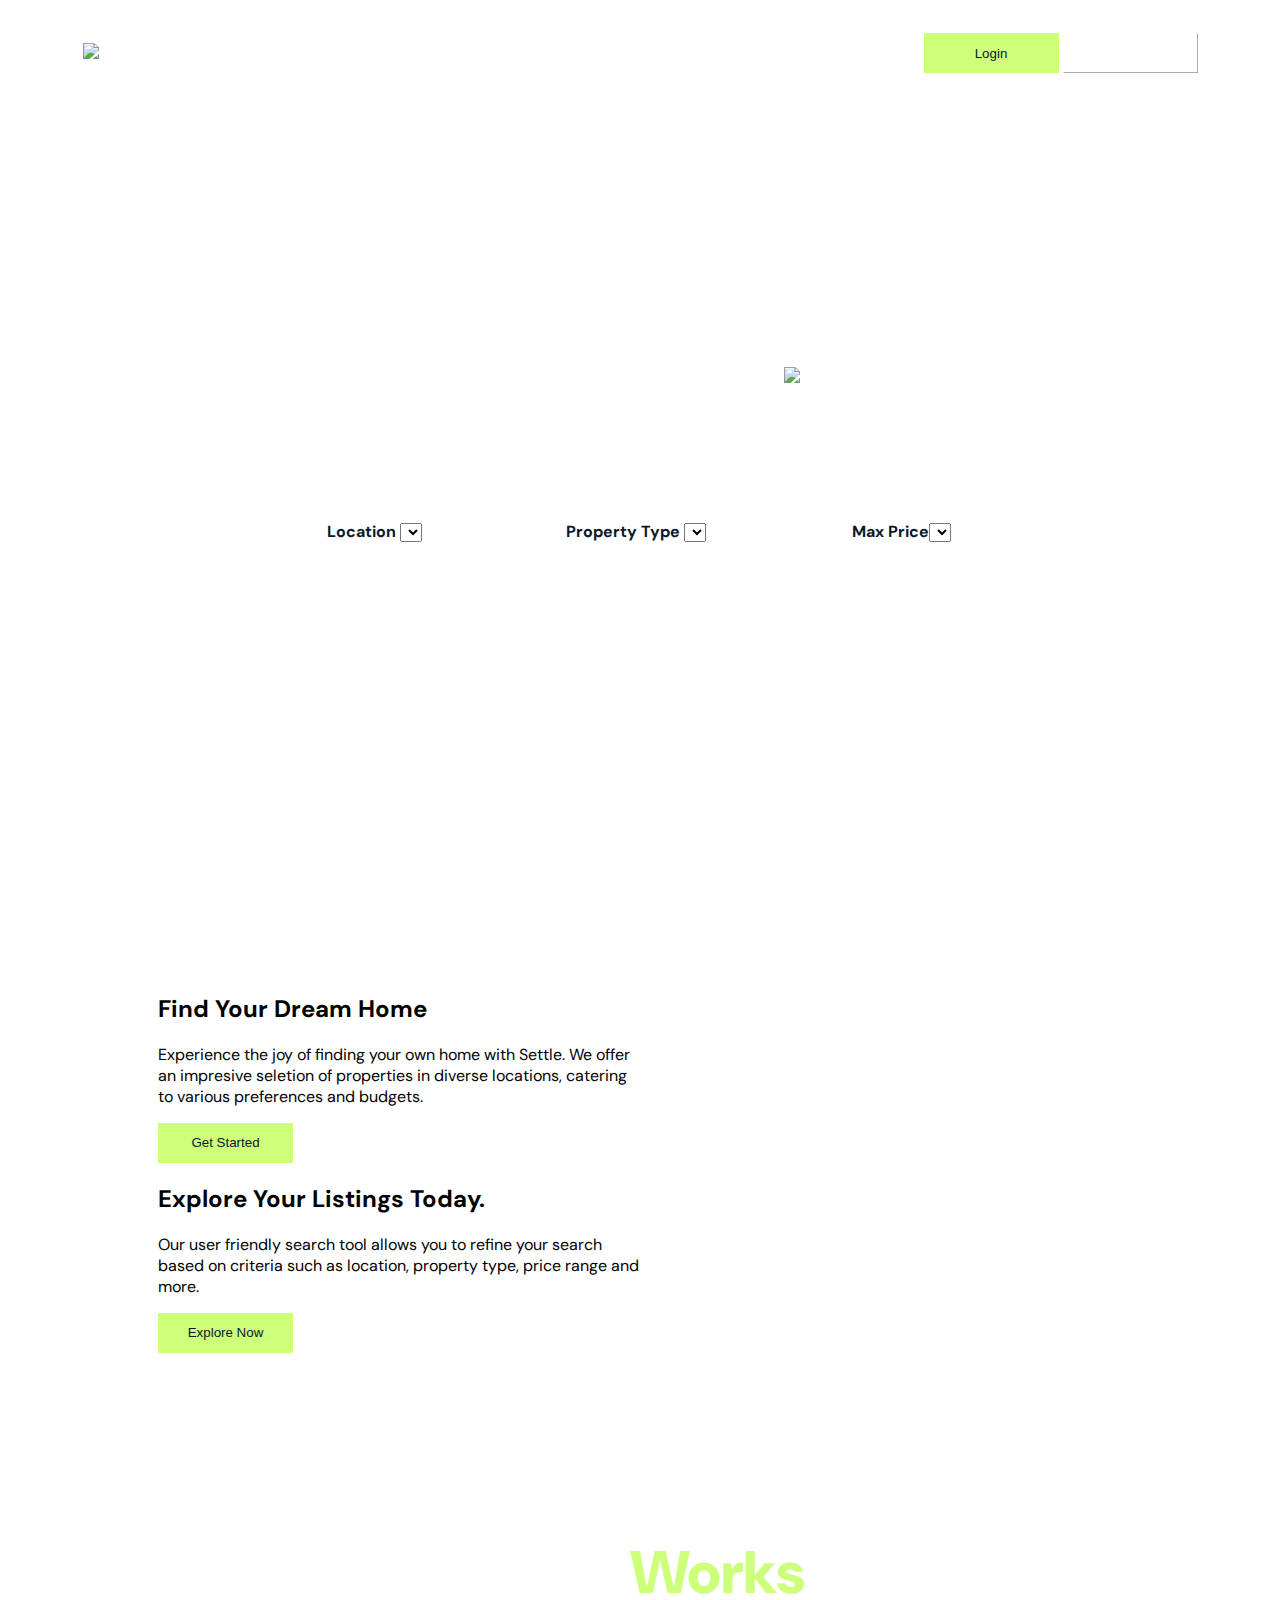
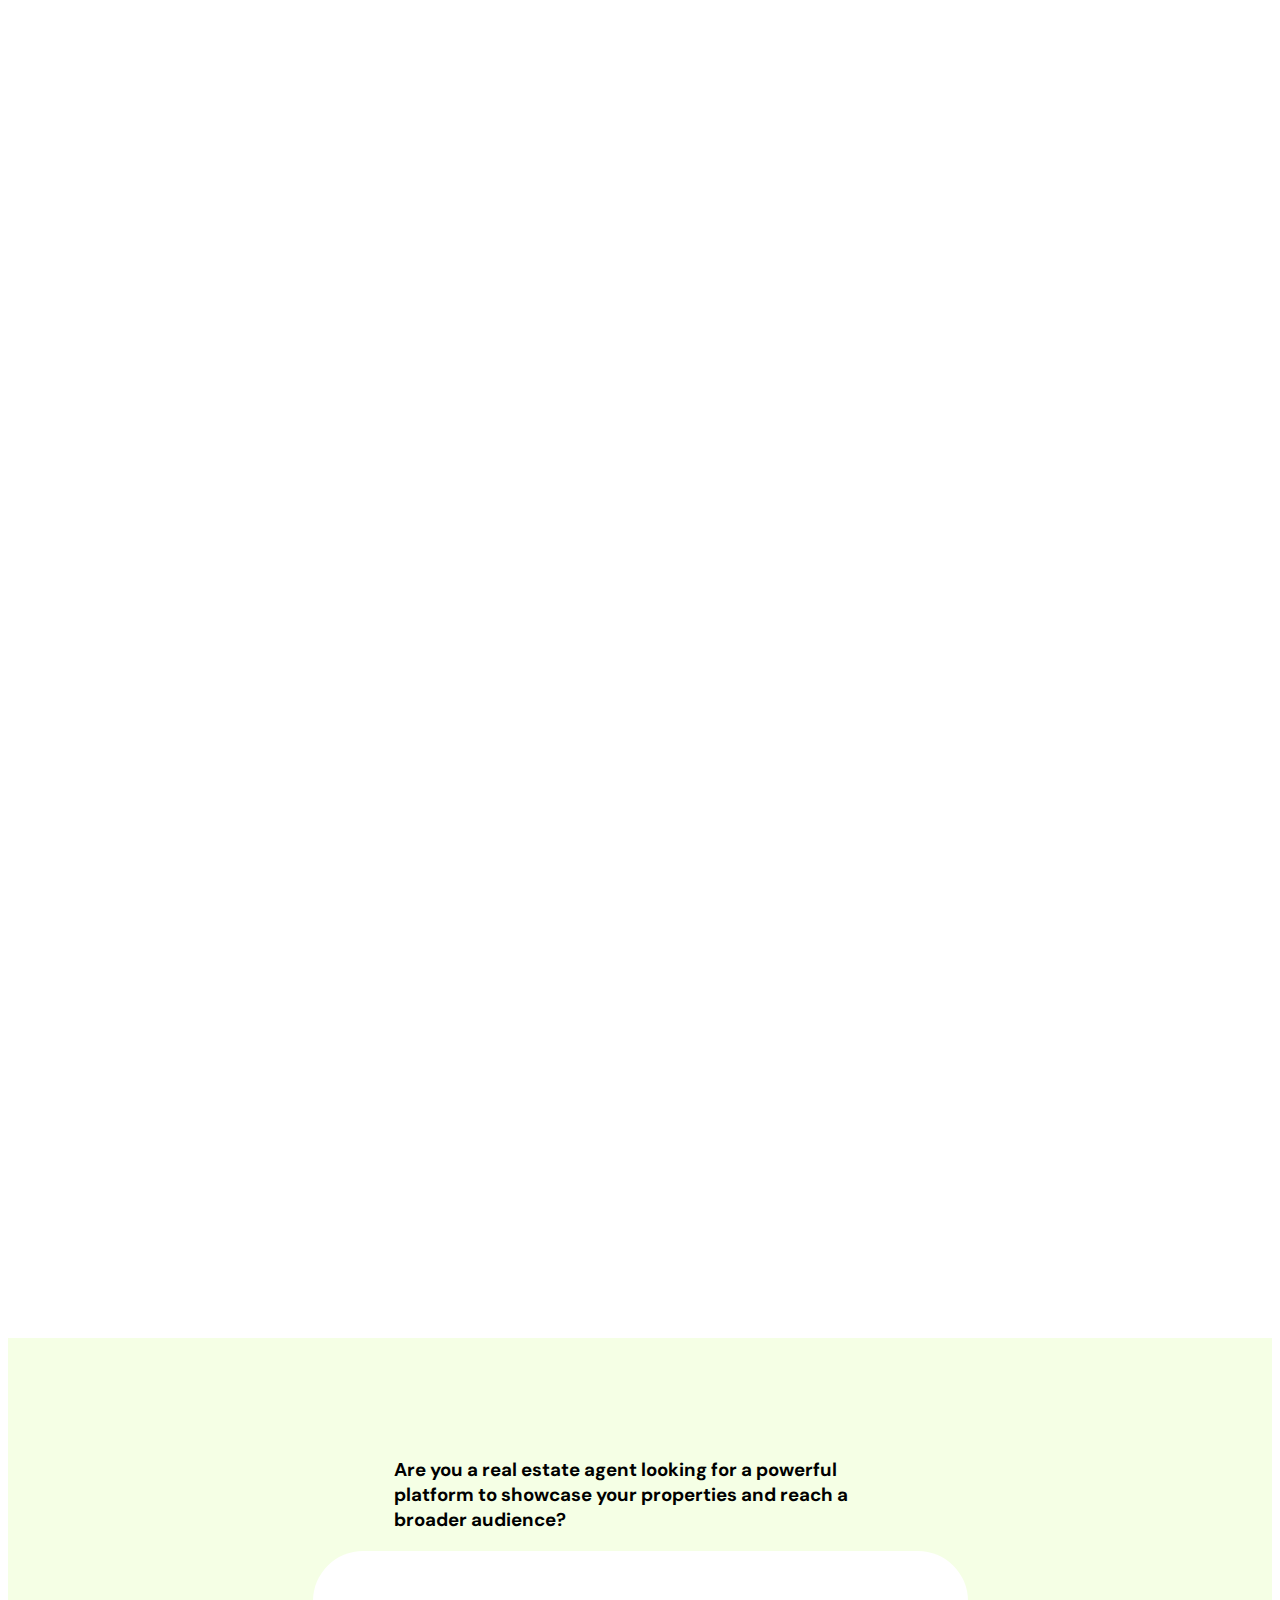
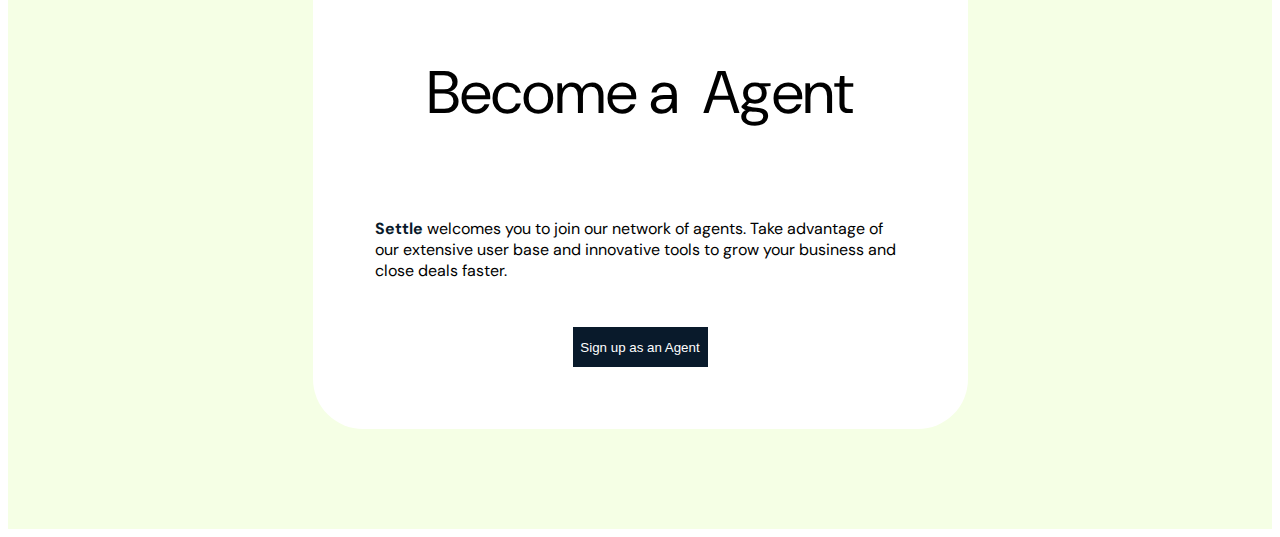
==== index.html @ 8e2d442e "Merge pull request #2 from Oranyelu/develop" ====
<!DOCTYPE html>
<html lang="en">
  <head>
    <meta charset="UTF-8" />
    <meta name="viewport" content="width=device-width, initial-scale=1.0" />
    <title>SETTLE</title>
    <link rel="stylesheet" href="style.css" />
    <link
      rel="stylesheet"
      href="https://fonts.googleapis.com/css2?family=DM+Sans"
    />
    <style>
      @import url("https://fonts.googleapis.com/css2?family=DM+Sans:ital,wght@0,200;0,300;0,400;0,500;0,600;0,700;0,800;0,900;1,200;1,300;1,400;1,500;1,600;1,700;1,800&display=swap");
    </style>
  </head>
  <body>
    <!-- this is the navigation banner-->
    <section class="header">
      <div class="nav-bar">
        <img src="img/Frame 27.png" alt="Settle" />
        <ul>
          <li>Buy</li>
          <li>Sell</li>
          <li>Offers <img src="img/Vector.png" alt="" /></li>
          <li>Agent</li>
          <li>About us</li>
          <li>Contact</li>
        </ul>
        <div>
          <button class="Login">Login</button>
          <button class="start">Get Started</button>
        </div>
      </div>

      <!-- the hero page of te header-->
      <div class="hero-page">
        <h1>
          Discover your <br />
          dream home with <img src="img/Settle.png" alt="Settle" /> .
        </h1>
        <table>
          <tr>
            <th>
              Location
              <select name="Location" id="Location">
                select location
              </select>
            </th>
            <th>
              Property Type
              <select name="property-type" id="property-type">
                Select property type
              </select>
            </th>
            <th>
              Max Price<select name="price" id="price">
                select max price
              </select>
            </th>
          </tr>
        </table>
        <p>
          Explore our listings and let us help you settle into your dream home
          or expand your reach in the real estate market
        </p>

        <div class="swipe">
          <img src="img/Frame 21.png" alt="" />
          <img src="img/Line 10.png" alt="" /><img
            src="img/Line 10.png"
            alt=""
          />
          <img src="img/Line 10.png" alt="" />
          <img src="img/Frame 22.png" alt="" />
        </div>
      </div>
    </section>
    <!--info setion -->
    <div class="info">
      <div>
        <img src="img/Vector 4.png" alt="" />
      </div>
      <div style="width: 483px">
        <h2>Find Your Dream Home</h2>
        <p>
          Experience the joy of finding your own home with Settle. We offer an
          impresive seletion of properties in diverse locations, catering to
          various preferences and budgets.
        </p>
        <button>Get Started</button>
      </div>
    </div>

    <div class="info">
      <div style="width: 483px; padding-left: 150px">
        <h2>Explore Your Listings Today.</h2>
        <p>
          Our user friendly search tool allows you to refine your search based
          on criteria such as location, property type, price range and more.
        </p>
        <button>Explore Now</button>
      </div>
      <div style="padding-left: 150px">
        <img src="img/Frame 27 (1).png" alt="" />
      </div>
    </div>
    <!--How it works-->
    <div class="how-it-works">
      <h1 class="work">How It <b>Works</b> !</h1>
      <div class="explore">
        <img src="img/Frame 47.png" alt="" />
        <div style="width: 437px">
          <img src="img/ph_binoculars.png" alt="" />
          <h2>Eplore Our Listings</h2>
          <p>
            As a buyer, start by exploring our extensive database of properties.
            Use our intuitive search tool to refine your searh based on
            location, property type, price range and more.
          </p>
        </div>
      </div>
      <div class="explore">
        <div style="width: 437px">
          <img src="img/Vector (1).png" alt="" />
          <h2>Choose your desired property.</h2>
          <p>
            After surfing through our amazing variety of properties, you can
            finally make a choice on which property you want.
          </p>
        </div>
        <img src="img/Frame 2.png" alt="" />
      </div>
      <div class="explore">
        <img src="img/Frame 51.jpg" alt="" />
        <div style="width: 437px">
          <img src="img/Vector (2).png" alt="" />
          <h2>Meet with our agent, Take a tour</h2>
          <p>
            Once you've found a property that catches your eye, easily schedule
            viewings directly through our platform. Our responsive agents will
            work with you to find a convenient time to visit the property and
            provide any additional information you may need.
          </p>
        </div>
      </div>
      <div class="explore">
        <div style="width: 437px">
          <img src="img/Vector (3).png" alt="" />
          <h2>Make an Offer, Close the Deal</h2>
          <p>
            Submit your offer securely through Settle, and our agents will guide
            you through the negotiation process. Once your offer has been
            accepted, our team will assist you in navigating the closing
            process, including the necessary paperwork, inspections, and legal
            requirements.
          </p>
        </div>
        <img src="img/Frame 47 (2).png" alt="" />
      </div>
    </div>

    <!--Become an agent-->
    <div class="become">
      <img src="img/bi_quote.png" alt="" /> <h3 style="width: 493px;"> Are you a real estate agent looking
      for a powerful platform to showcase your properties and reach a broader
      audience?</h3> <img src="img/bi_quote (1).png" alt="" />
      <div class="sign-up">
        <h1 style="font-weight: 400;">
          Become a
          <img src="img/logo-white.png" alt="" />
          Agent
        </h1>
        <p style="max-width: 531px;">
          <b style="color: #091a2b; padding: 0px;">Settle</b> welcomes you to join our network of agents. Take advantage of
          our extensive user base and innovative tools to grow your business and
          close deals faster.
        </p>
        <button style="background-color: #091a2b; color: #ffffff;">Sign up as an Agent</button>
      </div>
    </div>

    <div></div>
    <div></div>
  </body>
</html>
---- style.css ----
body {
  font-family: "DM Sans", sans-serif;
}
section {
  background: url(img/Retangle\ 1.png);
  max-width: 1440px;
  min-height: 965px;
  color: #ffffff;
  column-gap: 30px;
}

div {
  max-width: 1440px;
}

.nav-bar {
  display: flex;
  flex-direction: row;
  height: 90px;
  gap: 170px;
  align-items: center;
  justify-content: center;
}

button {
  background-color: #cdff7a;
  color: #091a2b;
  border-width: 0px;
  cursor: pointer;
  min-height: 40px;
  min-width: 135px;
}

.start {
  background: transparent;
  color: #ffffff;
  cursor: pointer;
  border-width: 1px;
  min-height: 40px;
  min-width: 135px;
  border-color: #ffffff;
}

h1 {
  font-size: 60px;
  font-weight: bold;
}

ul {
  color: #ffffff;
  list-style: none;
  display: inline-flex;
  flex-direction: row;
  padding-left: 10px;
  padding-right: 10px;
  gap: 30px;
  align-items: center;
  justify-content: center;
}

.hero-page {
  align-items: center;
  justify-content: center;
  display: flex;
  flex-direction: column;
  padding-top: 150px;
}
.swipe {
  display: flex;
  flex-direction: row;
  padding: 20px;
  justify-content: center;
  align-items: center;
  padding-top: 150px;
}
table {
  background-color: #ffffff;
  color: #091a2b;
  min-width: 746px;
  min-height: 91px;
}

.info {
  display: flex;
  flex-direction: row;
  align-items: center;
  column-gap: 150px;
}

.how-it-works {
  background-image: url(img/Vector\ 5.png);
  color: #ffffff;
  max-width: 1440px;
}
.work {
  display: flex;
  align-items: center;
  justify-content: center;
  padding-top: 130px;
  padding-bottom: 130px;
}
.explore {
  display: flex;
  flex-direction: row;
  align-items: center;
  justify-content: center;
  column-gap: 217px;
  padding-bottom: 100px;
}
b {
  color: #cdff7a;
  padding: 10px;
}
.become {
  background-color: #f5ffe5;
  display: flex;
  align-items: center;
  justify-content: center;
  flex-direction: column;
  padding-top: 100px;
  padding-bottom: 100px;
  max-width: 1440px;
}

.sign-up {
  max-width: 889px;
  max-height: 382.76px;
  display: flex;
  flex-direction: column;
  background-color: #ffffff;
  border-radius: 50px;
  align-items: center;
  justify-content: center;
  padding: 62px;

  row-gap: 30px;
}
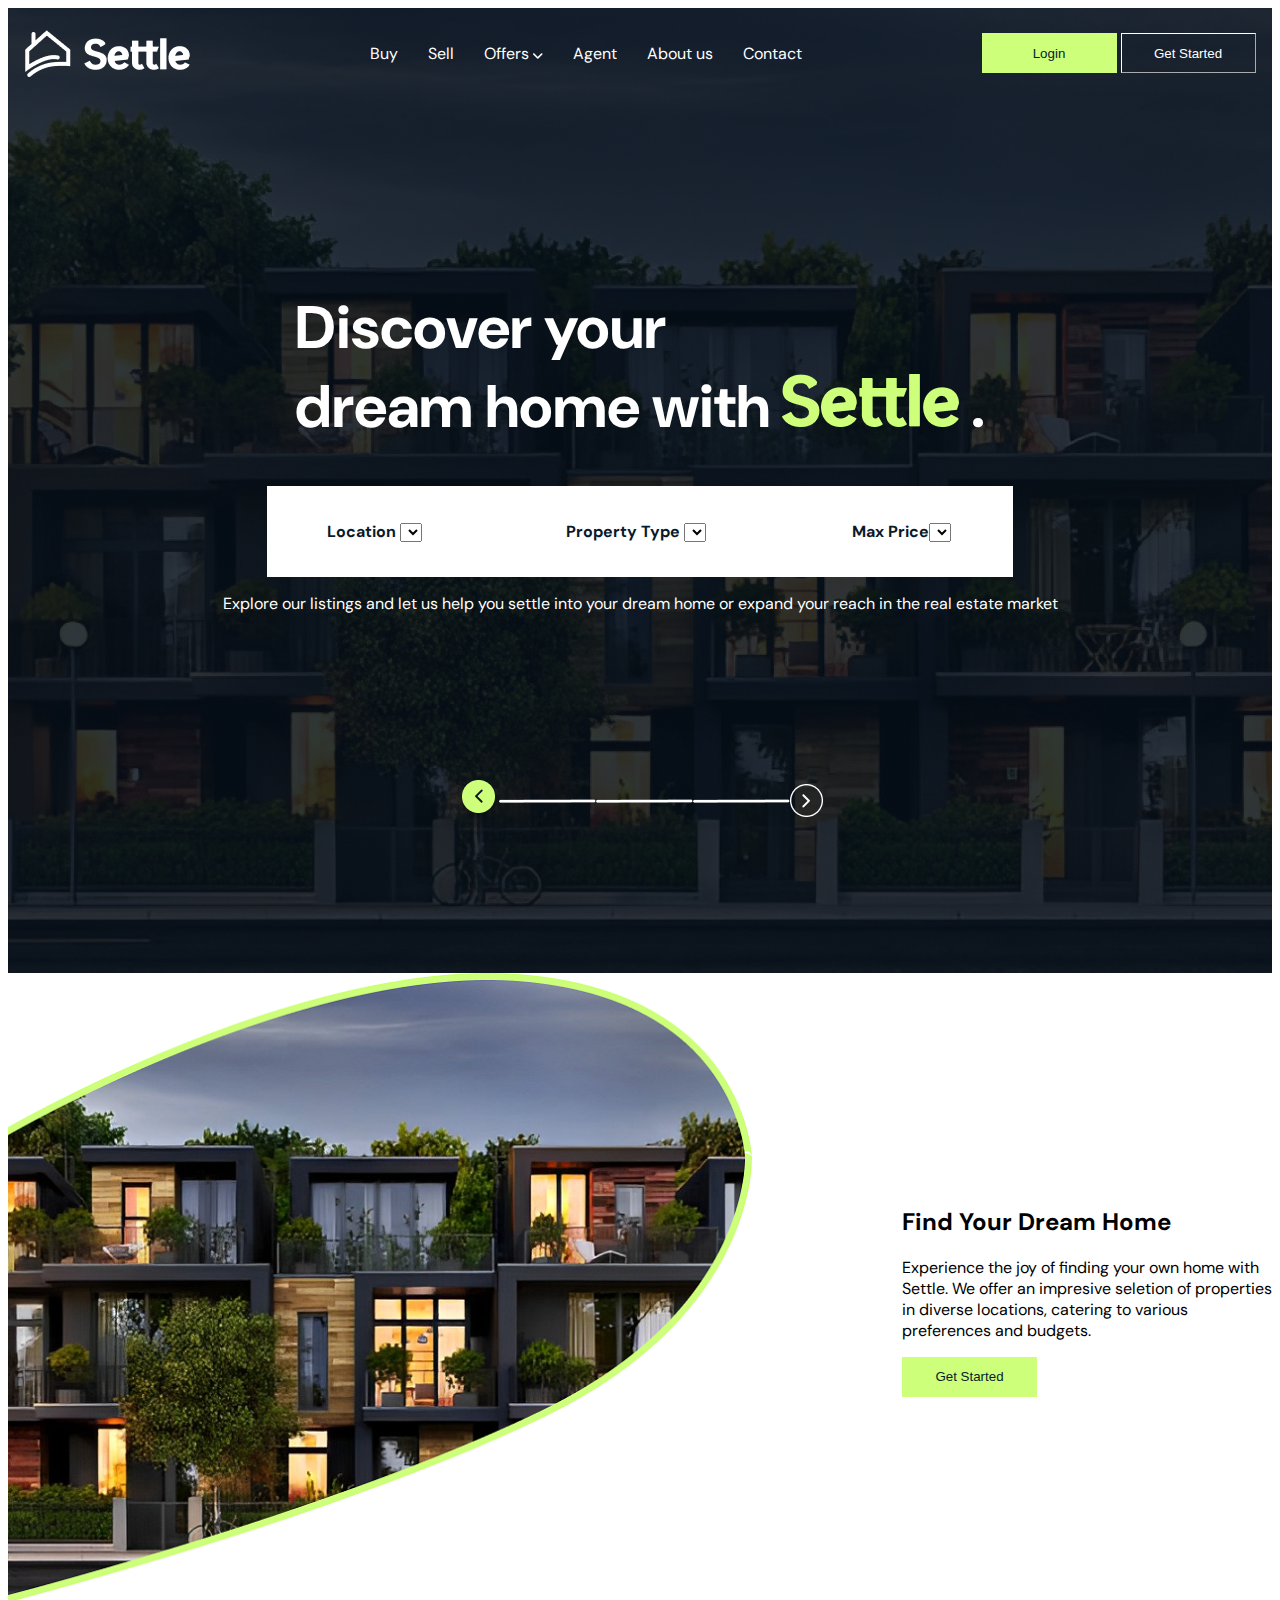
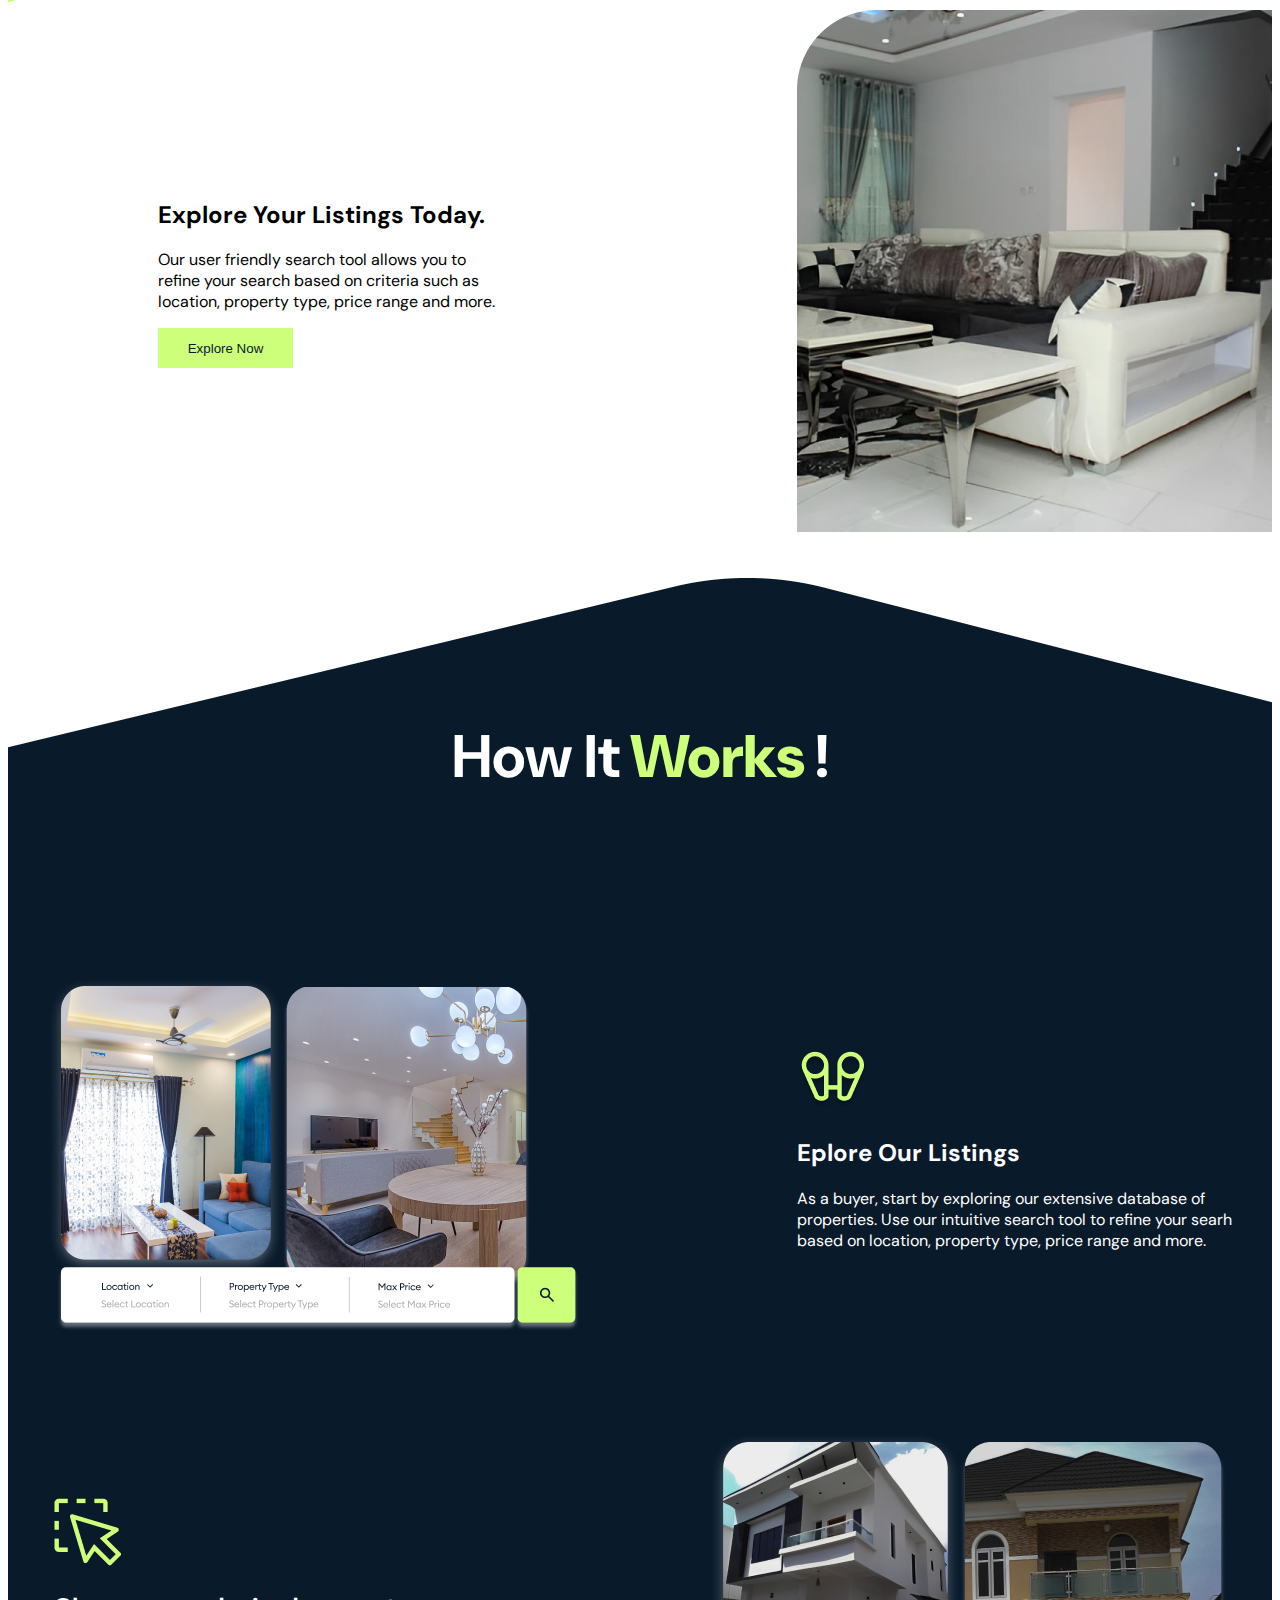
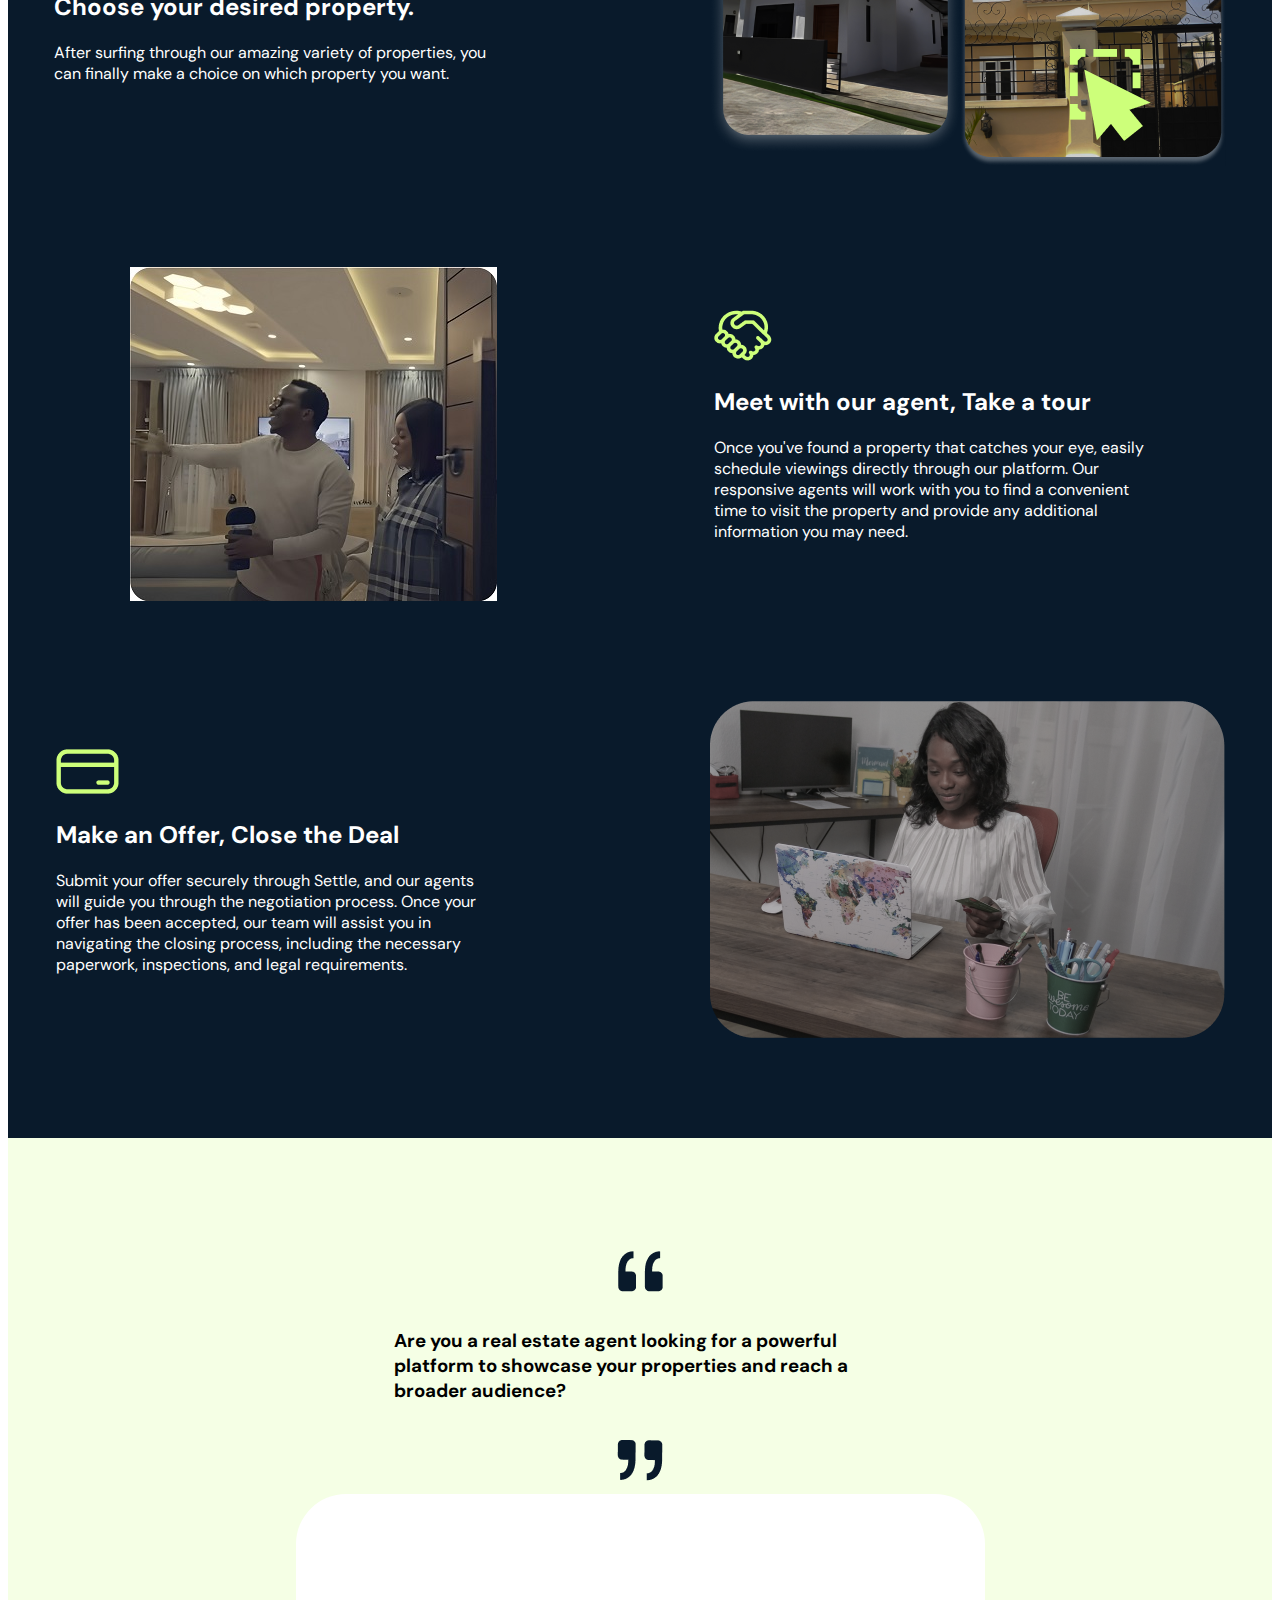
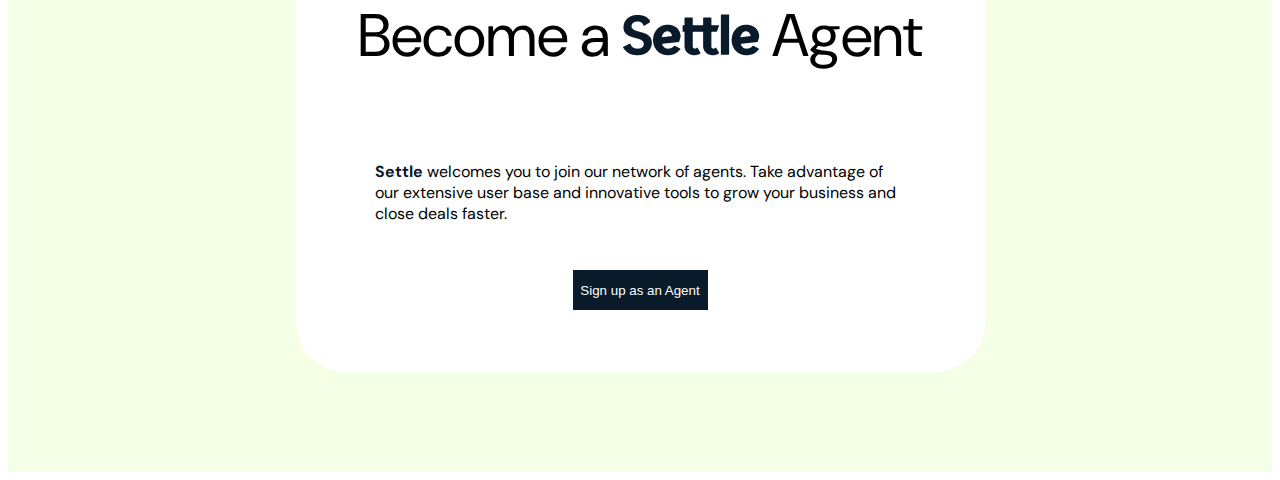
==== commit a9a65231: "updATE" ====
--- a/index.html
+++ b/index.html
@@ -1,185 +1,185 @@
-<!DOCTYPE html>
-<html lang="en">
-  <head>
-    <meta charset="UTF-8" />
-    <meta name="viewport" content="width=device-width, initial-scale=1.0" />
-    <title>SETTLE</title>
-    <link rel="stylesheet" href="style.css" />
-    <link
-      rel="stylesheet"
-      href="https://fonts.googleapis.com/css2?family=DM+Sans"
-    />
-    <style>
-      @import url("https://fonts.googleapis.com/css2?family=DM+Sans:ital,wght@0,200;0,300;0,400;0,500;0,600;0,700;0,800;0,900;1,200;1,300;1,400;1,500;1,600;1,700;1,800&display=swap");
-    </style>
-  </head>
-  <body>
-    <!-- this is the navigation banner-->
-    <section class="header">
-      <div class="nav-bar">
-        <img src="img/Frame 27.png" alt="Settle" />
-        <ul>
-          <li>Buy</li>
-          <li>Sell</li>
-          <li>Offers <img src="img/Vector.png" alt="" /></li>
-          <li>Agent</li>
-          <li>About us</li>
-          <li>Contact</li>
-        </ul>
-        <div>
-          <button class="Login">Login</button>
-          <button class="start">Get Started</button>
-        </div>
-      </div>
-
-      <!-- the hero page of te header-->
-      <div class="hero-page">
-        <h1>
-          Discover your <br />
-          dream home with <img src="img/Settle.png" alt="Settle" /> .
-        </h1>
-        <table>
-          <tr>
-            <th>
-              Location
-              <select name="Location" id="Location">
-                select location
-              </select>
-            </th>
-            <th>
-              Property Type
-              <select name="property-type" id="property-type">
-                Select property type
-              </select>
-            </th>
-            <th>
-              Max Price<select name="price" id="price">
-                select max price
-              </select>
-            </th>
-          </tr>
-        </table>
-        <p>
-          Explore our listings and let us help you settle into your dream home
-          or expand your reach in the real estate market
-        </p>
-
-        <div class="swipe">
-          <img src="img/Frame 21.png" alt="" />
-          <img src="img/Line 10.png" alt="" /><img
-            src="img/Line 10.png"
-            alt=""
-          />
-          <img src="img/Line 10.png" alt="" />
-          <img src="img/Frame 22.png" alt="" />
-        </div>
-      </div>
-    </section>
-    <!--info setion -->
-    <div class="info">
-      <div>
-        <img src="img/Vector 4.png" alt="" />
-      </div>
-      <div style="width: 483px">
-        <h2>Find Your Dream Home</h2>
-        <p>
-          Experience the joy of finding your own home with Settle. We offer an
-          impresive seletion of properties in diverse locations, catering to
-          various preferences and budgets.
-        </p>
-        <button>Get Started</button>
-      </div>
-    </div>
-
-    <div class="info">
-      <div style="width: 483px; padding-left: 150px">
-        <h2>Explore Your Listings Today.</h2>
-        <p>
-          Our user friendly search tool allows you to refine your search based
-          on criteria such as location, property type, price range and more.
-        </p>
-        <button>Explore Now</button>
-      </div>
-      <div style="padding-left: 150px">
-        <img src="img/Frame 27 (1).png" alt="" />
-      </div>
-    </div>
-    <!--How it works-->
-    <div class="how-it-works">
-      <h1 class="work">How It <b>Works</b> !</h1>
-      <div class="explore">
-        <img src="img/Frame 47.png" alt="" />
-        <div style="width: 437px">
-          <img src="img/ph_binoculars.png" alt="" />
-          <h2>Eplore Our Listings</h2>
-          <p>
-            As a buyer, start by exploring our extensive database of properties.
-            Use our intuitive search tool to refine your searh based on
-            location, property type, price range and more.
-          </p>
-        </div>
-      </div>
-      <div class="explore">
-        <div style="width: 437px">
-          <img src="img/Vector (1).png" alt="" />
-          <h2>Choose your desired property.</h2>
-          <p>
-            After surfing through our amazing variety of properties, you can
-            finally make a choice on which property you want.
-          </p>
-        </div>
-        <img src="img/Frame 2.png" alt="" />
-      </div>
-      <div class="explore">
-        <img src="img/Frame 51.jpg" alt="" />
-        <div style="width: 437px">
-          <img src="img/Vector (2).png" alt="" />
-          <h2>Meet with our agent, Take a tour</h2>
-          <p>
-            Once you've found a property that catches your eye, easily schedule
-            viewings directly through our platform. Our responsive agents will
-            work with you to find a convenient time to visit the property and
-            provide any additional information you may need.
-          </p>
-        </div>
-      </div>
-      <div class="explore">
-        <div style="width: 437px">
-          <img src="img/Vector (3).png" alt="" />
-          <h2>Make an Offer, Close the Deal</h2>
-          <p>
-            Submit your offer securely through Settle, and our agents will guide
-            you through the negotiation process. Once your offer has been
-            accepted, our team will assist you in navigating the closing
-            process, including the necessary paperwork, inspections, and legal
-            requirements.
-          </p>
-        </div>
-        <img src="img/Frame 47 (2).png" alt="" />
-      </div>
-    </div>
-
-    <!--Become an agent-->
-    <div class="become">
-      <img src="img/bi_quote.png" alt="" /> <h3 style="width: 493px;"> Are you a real estate agent looking
-      for a powerful platform to showcase your properties and reach a broader
-      audience?</h3> <img src="img/bi_quote (1).png" alt="" />
-      <div class="sign-up">
-        <h1 style="font-weight: 400;">
-          Become a
-          <img src="img/logo-white.png" alt="" />
-          Agent
-        </h1>
-        <p style="max-width: 531px;">
-          <b style="color: #091a2b; padding: 0px;">Settle</b> welcomes you to join our network of agents. Take advantage of
-          our extensive user base and innovative tools to grow your business and
-          close deals faster.
-        </p>
-        <button style="background-color: #091a2b; color: #ffffff;">Sign up as an Agent</button>
-      </div>
-    </div>
-
-    <div></div>
-    <div></div>
-  </body>
-</html>
+<!DOCTYPE html>
+<html lang="en">
+  <head>
+    <meta charset="UTF-8" />
+    <meta name="viewport" content="width=device-width, initial-scale=1.0" />
+    <title>SETTLE</title>
+    <link rel="stylesheet" href="style.css" />
+    <link
+      rel="stylesheet"
+      href="https://fonts.googleapis.com/css2?family=DM+Sans"
+    />
+    <style>
+      @import url("https://fonts.googleapis.com/css2?family=DM+Sans:ital,wght@0,200;0,300;0,400;0,500;0,600;0,700;0,800;0,900;1,200;1,300;1,400;1,500;1,600;1,700;1,800&display=swap");
+    </style>
+  </head>
+  <body>
+    <!-- this is the navigation banner-->
+    <section class="header">
+      <div class="nav-bar">
+        <img src="img/Frame 27.png" alt="Settle" />
+        <ul>
+          <li>Buy</li>
+          <li>Sell</li>
+          <li>Offers <img src="img/Vector.png" alt="" /></li>
+          <li>Agent</li>
+          <li>About us</li>
+          <li>Contact</li>
+        </ul>
+        <div>
+          <button class="Login">Login</button>
+          <button class="start">Get Started</button>
+        </div>
+      </div>
+
+      <!-- the hero page of te header-->
+      <div class="hero-page">
+        <h1>
+          Discover your <br />
+          dream home with <img src="img/Settle.png" alt="Settle" /> .
+        </h1>
+        <table>
+          <tr>
+            <th>
+              Location
+              <select name="Location" id="Location">
+                select location
+              </select>
+            </th>
+            <th>
+              Property Type
+              <select name="property-type" id="property-type">
+                Select property type
+              </select>
+            </th>
+            <th>
+              Max Price<select name="price" id="price">
+                select max price
+              </select>
+            </th>
+          </tr>
+        </table>
+        <p>
+          Explore our listings and let us help you settle into your dream home
+          or expand your reach in the real estate market
+        </p>
+
+        <div class="swipe">
+          <img src="img/Frame 21.png" alt="" />
+          <img src="img/Line 10.png" alt="" /><img
+            src="img/Line 10.png"
+            alt=""
+          />
+          <img src="img/Line 10.png" alt="" />
+          <img src="img/Frame 22.png" alt="" />
+        </div>
+      </div>
+    </section>
+    <!--info setion -->
+    <div class="info">
+      <div>
+        <img src="img/Vector 4.png" alt="" />
+      </div>
+      <div style="width: 483px">
+        <h2>Find Your Dream Home</h2>
+        <p>
+          Experience the joy of finding your own home with Settle. We offer an
+          impresive seletion of properties in diverse locations, catering to
+          various preferences and budgets.
+        </p>
+        <button>Get Started</button>
+      </div>
+    </div>
+
+    <div class="info">
+      <div style="width: 483px; padding-left: 150px">
+        <h2>Explore Your Listings Today.</h2>
+        <p>
+          Our user friendly search tool allows you to refine your search based
+          on criteria such as location, property type, price range and more.
+        </p>
+        <button>Explore Now</button>
+      </div>
+      <div style="padding-left: 150px">
+        <img src="img/Frame 27 (1).png" alt="" />
+      </div>
+    </div>
+    <!--How it works-->
+    <div class="how-it-works">
+      <h1 class="work">How It <b>Works</b> !</h1>
+      <div class="explore">
+        <img src="img/Frame 47.png" alt="" />
+        <div style="width: 437px">
+          <img src="img/ph_binoculars.png" alt="" />
+          <h2>Eplore Our Listings</h2>
+          <p>
+            As a buyer, start by exploring our extensive database of properties.
+            Use our intuitive search tool to refine your searh based on
+            location, property type, price range and more.
+          </p>
+        </div>
+      </div>
+      <div class="explore">
+        <div style="width: 437px">
+          <img src="img/Vector (1).png" alt="" />
+          <h2>Choose your desired property.</h2>
+          <p>
+            After surfing through our amazing variety of properties, you can
+            finally make a choice on which property you want.
+          </p>
+        </div>
+        <img src="img/Frame 2.png" alt="" />
+      </div>
+      <div class="explore">
+        <img src="img/Frame 51.jpg" alt="" />
+        <div style="width: 437px">
+          <img src="img/Vector (2).png" alt="" />
+          <h2>Meet with our agent, Take a tour</h2>
+          <p>
+            Once you've found a property that catches your eye, easily schedule
+            viewings directly through our platform. Our responsive agents will
+            work with you to find a convenient time to visit the property and
+            provide any additional information you may need.
+          </p>
+        </div>
+      </div>
+      <div class="explore">
+        <div style="width: 437px">
+          <img src="img/Vector (3).png" alt="" />
+          <h2>Make an Offer, Close the Deal</h2>
+          <p>
+            Submit your offer securely through Settle, and our agents will guide
+            you through the negotiation process. Once your offer has been
+            accepted, our team will assist you in navigating the closing
+            process, including the necessary paperwork, inspections, and legal
+            requirements.
+          </p>
+        </div>
+        <img src="img/Frame 47 (2).png" alt="" />
+      </div>
+    </div>
+
+    <!--Become an agent-->
+    <div class="become">
+      <img src="img/bi_quote.png" alt="" /> <h3 style="width: 493px;"> Are you a real estate agent looking
+      for a powerful platform to showcase your properties and reach a broader
+      audience?</h3> <img src="img/bi_quote (1).png" alt="" />
+      <div class="sign-up">
+        <h1 style="font-weight: 400;">
+          Become a
+          <img src="img/logo-white.png" alt="" />
+          Agent
+        </h1>
+        <p style="max-width: 531px;">
+          <b style="color: #091a2b; padding: 0px;">Settle</b> welcomes you to join our network of agents. Take advantage of
+          our extensive user base and innovative tools to grow your business and
+          close deals faster.
+        </p>
+        <button style="background-color: #091a2b; color: #ffffff;">Sign up as an Agent</button>
+      </div>
+    </div>
+
+    <div></div>
+    <div></div>
+  </body>
+</html>
--- a/style.css
+++ b/style.css
@@ -1,137 +1,137 @@
-body {
-  font-family: "DM Sans", sans-serif;
-}
-section {
-  background: url(img/Retangle\ 1.png);
-  max-width: 1440px;
-  min-height: 965px;
-  color: #ffffff;
-  column-gap: 30px;
-}
-
-div {
-  max-width: 1440px;
-}
-
-.nav-bar {
-  display: flex;
-  flex-direction: row;
-  height: 90px;
-  gap: 170px;
-  align-items: center;
-  justify-content: center;
-}
-
-button {
-  background-color: #cdff7a;
-  color: #091a2b;
-  border-width: 0px;
-  cursor: pointer;
-  min-height: 40px;
-  min-width: 135px;
-}
-
-.start {
-  background: transparent;
-  color: #ffffff;
-  cursor: pointer;
-  border-width: 1px;
-  min-height: 40px;
-  min-width: 135px;
-  border-color: #ffffff;
-}
-
-h1 {
-  font-size: 60px;
-  font-weight: bold;
-}
-
-ul {
-  color: #ffffff;
-  list-style: none;
-  display: inline-flex;
-  flex-direction: row;
-  padding-left: 10px;
-  padding-right: 10px;
-  gap: 30px;
-  align-items: center;
-  justify-content: center;
-}
-
-.hero-page {
-  align-items: center;
-  justify-content: center;
-  display: flex;
-  flex-direction: column;
-  padding-top: 150px;
-}
-.swipe {
-  display: flex;
-  flex-direction: row;
-  padding: 20px;
-  justify-content: center;
-  align-items: center;
-  padding-top: 150px;
-}
-table {
-  background-color: #ffffff;
-  color: #091a2b;
-  min-width: 746px;
-  min-height: 91px;
-}
-
-.info {
-  display: flex;
-  flex-direction: row;
-  align-items: center;
-  column-gap: 150px;
-}
-
-.how-it-works {
-  background-image: url(img/Vector\ 5.png);
-  color: #ffffff;
-  max-width: 1440px;
-}
-.work {
-  display: flex;
-  align-items: center;
-  justify-content: center;
-  padding-top: 130px;
-  padding-bottom: 130px;
-}
-.explore {
-  display: flex;
-  flex-direction: row;
-  align-items: center;
-  justify-content: center;
-  column-gap: 217px;
-  padding-bottom: 100px;
-}
-b {
-  color: #cdff7a;
-  padding: 10px;
-}
-.become {
-  background-color: #f5ffe5;
-  display: flex;
-  align-items: center;
-  justify-content: center;
-  flex-direction: column;
-  padding-top: 100px;
-  padding-bottom: 100px;
-  max-width: 1440px;
-}
-
-.sign-up {
-  max-width: 889px;
-  max-height: 382.76px;
-  display: flex;
-  flex-direction: column;
-  background-color: #ffffff;
-  border-radius: 50px;
-  align-items: center;
-  justify-content: center;
-  padding: 62px;
-
-  row-gap: 30px;
-}
+body {
+  font-family: "DM Sans", sans-serif;
+}
+section {
+  background: url(img/Retangle\ 1.png);
+  max-width: 1440px;
+  min-height: 965px;
+  color: #ffffff;
+  column-gap: 30px;
+}
+
+div {
+  max-width: 1440px;
+}
+
+.nav-bar {
+  display: flex;
+  flex-direction: row;
+  height: 90px;
+  gap: 170px;
+  align-items: center;
+  justify-content: center;
+}
+
+button {
+  background-color: #cdff7a;
+  color: #091a2b;
+  border-width: 0px;
+  cursor: pointer;
+  min-height: 40px;
+  min-width: 135px;
+}
+
+.start {
+  background: transparent;
+  color: #ffffff;
+  cursor: pointer;
+  border-width: 1px;
+  min-height: 40px;
+  min-width: 135px;
+  border-color: #ffffff;
+}
+
+h1 {
+  font-size: 60px;
+  font-weight: bold;
+}
+
+ul {
+  color: #ffffff;
+  list-style: none;
+  display: inline-flex;
+  flex-direction: row;
+  padding-left: 10px;
+  padding-right: 10px;
+  gap: 30px;
+  align-items: center;
+  justify-content: center;
+}
+
+.hero-page {
+  align-items: center;
+  justify-content: center;
+  display: flex;
+  flex-direction: column;
+  padding-top: 150px;
+}
+.swipe {
+  display: flex;
+  flex-direction: row;
+  padding: 20px;
+  justify-content: center;
+  align-items: center;
+  padding-top: 150px;
+}
+table {
+  background-color: #ffffff;
+  color: #091a2b;
+  min-width: 746px;
+  min-height: 91px;
+}
+
+.info {
+  display: flex;
+  flex-direction: row;
+  align-items: center;
+  column-gap: 150px;
+}
+
+.how-it-works {
+  background-image: url(img/Vector\ 5.png);
+  color: #ffffff;
+  max-width: 1440px;
+}
+.work {
+  display: flex;
+  align-items: center;
+  justify-content: center;
+  padding-top: 130px;
+  padding-bottom: 130px;
+}
+.explore {
+  display: flex;
+  flex-direction: row;
+  align-items: center;
+  justify-content: center;
+  column-gap: 217px;
+  padding-bottom: 100px;
+}
+b {
+  color: #cdff7a;
+  padding: 10px;
+}
+.become {
+  background-color: #f5ffe5;
+  display: flex;
+  align-items: center;
+  justify-content: center;
+  flex-direction: column;
+  padding-top: 100px;
+  padding-bottom: 100px;
+  max-width: 1440px;
+}
+
+.sign-up {
+  max-width: 889px;
+  max-height: 382.76px;
+  display: flex;
+  flex-direction: column;
+  background-color: #ffffff;
+  border-radius: 50px;
+  align-items: center;
+  justify-content: center;
+  padding: 62px;
+
+  row-gap: 30px;
+}
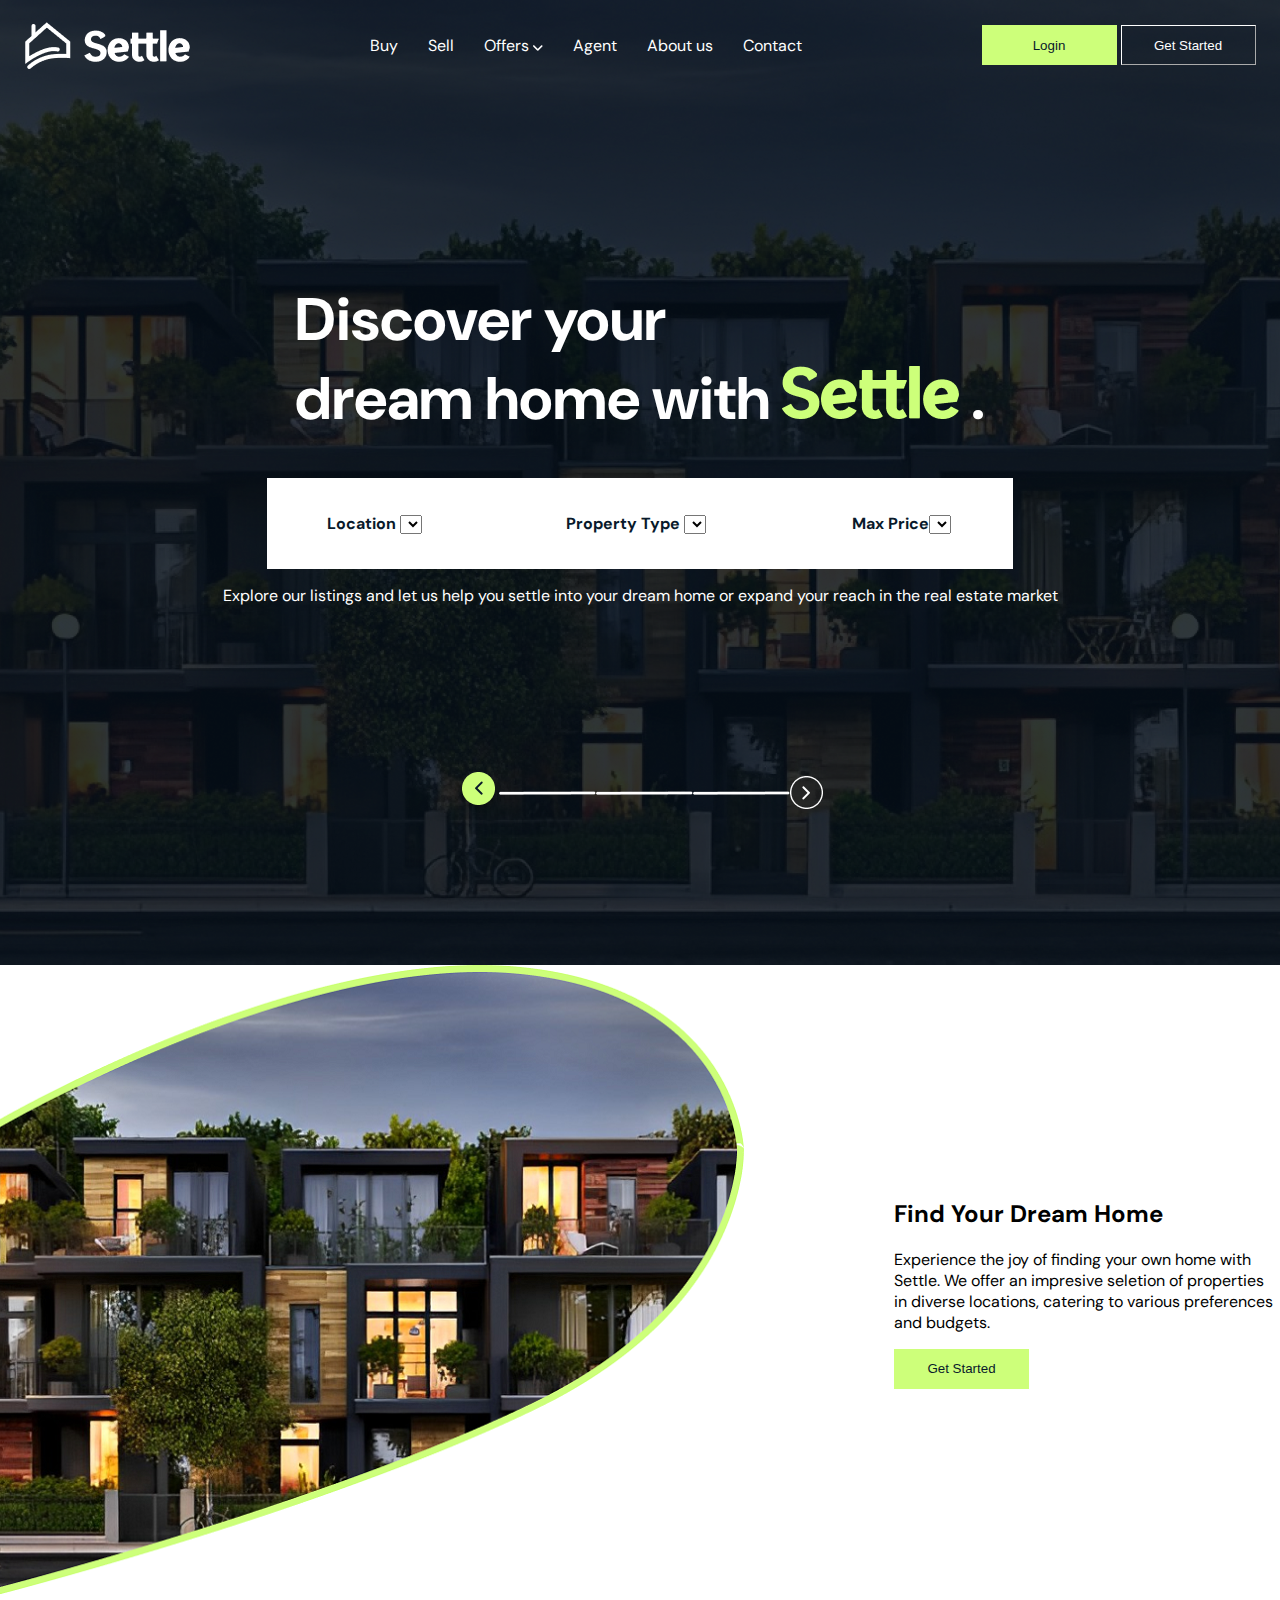
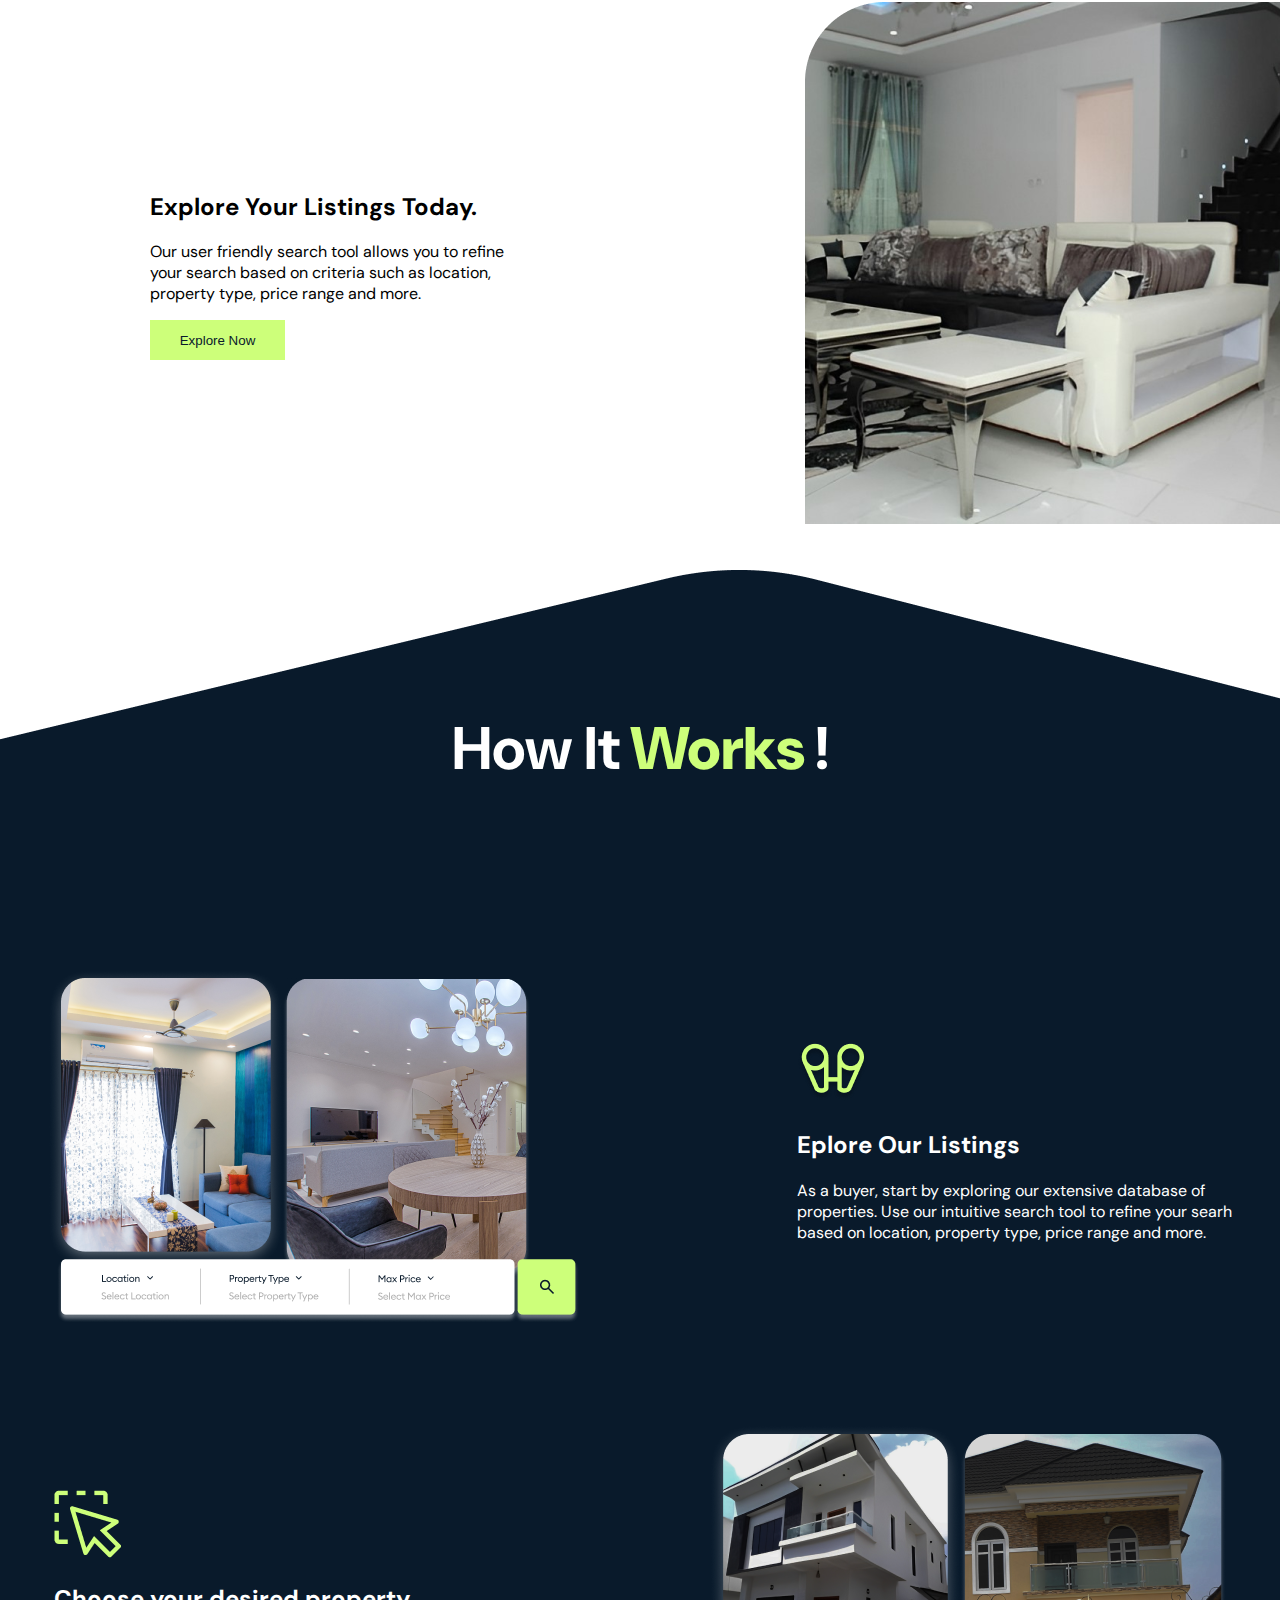
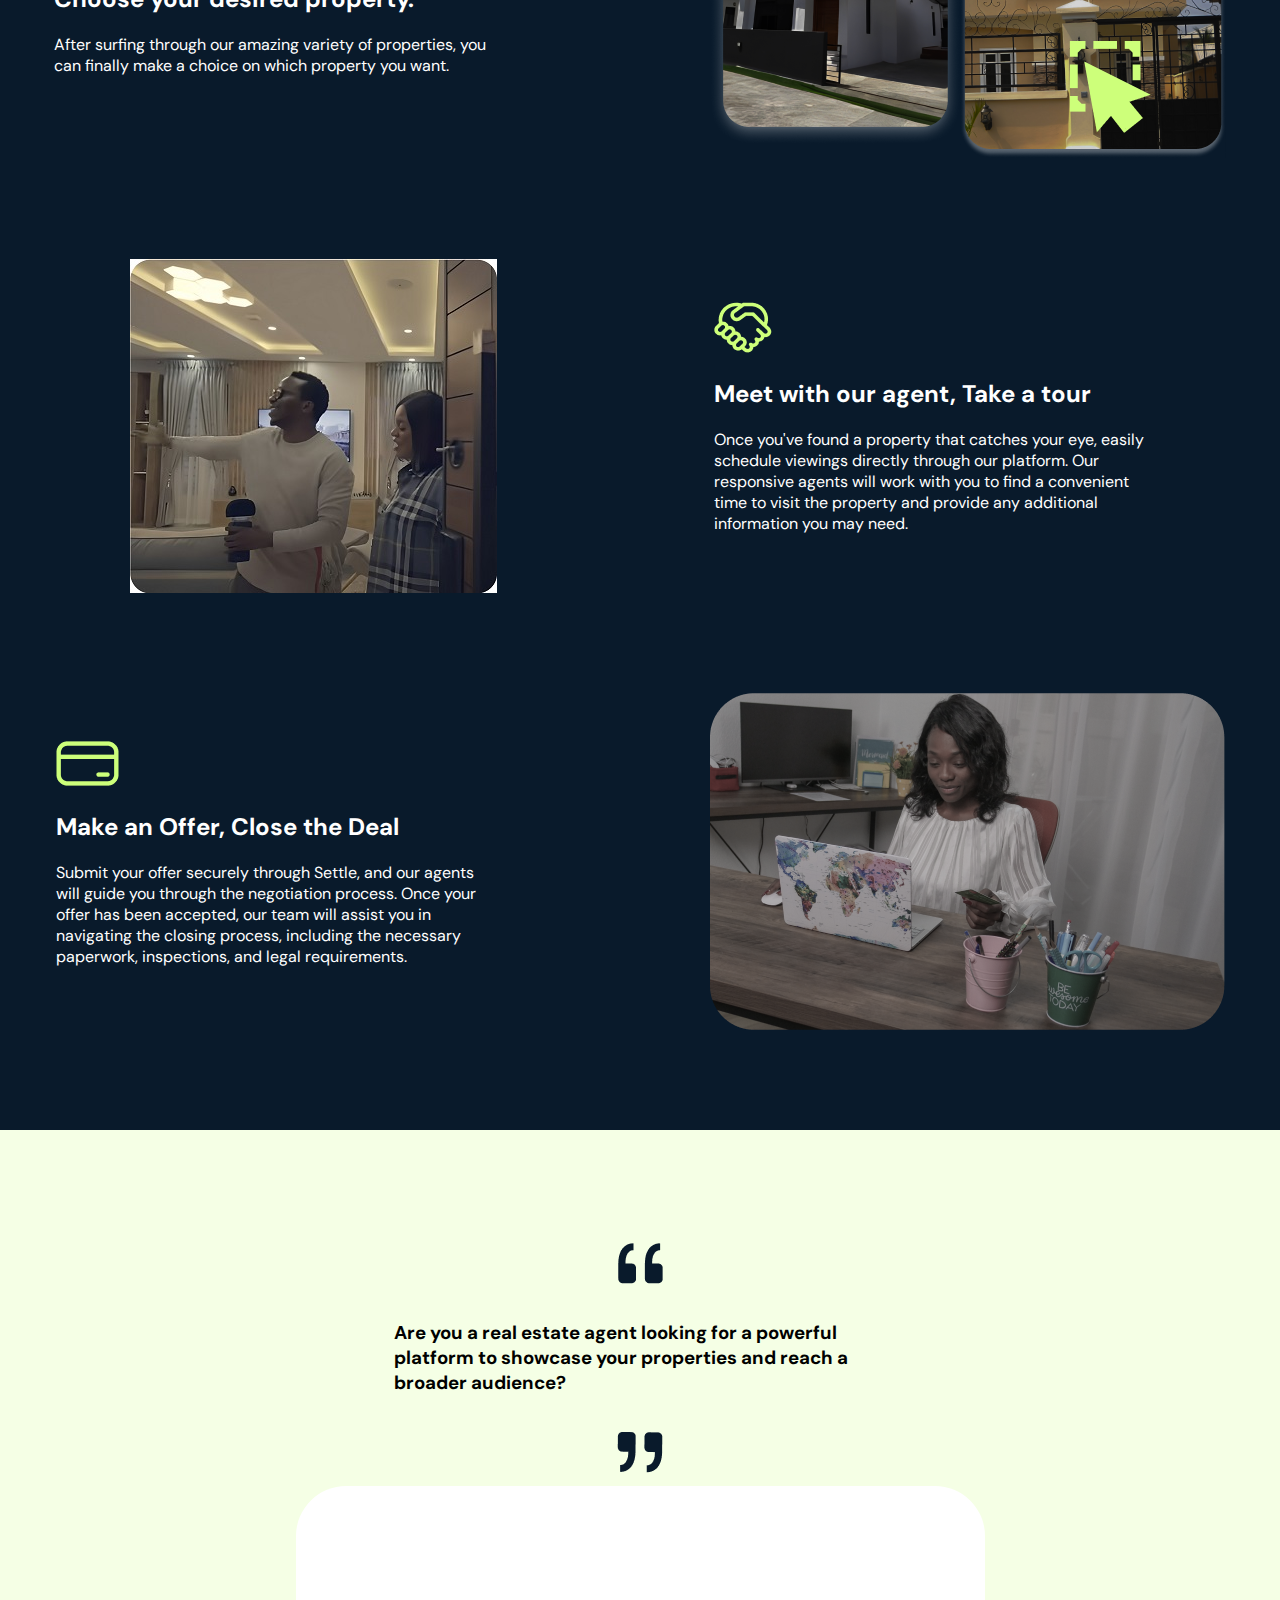
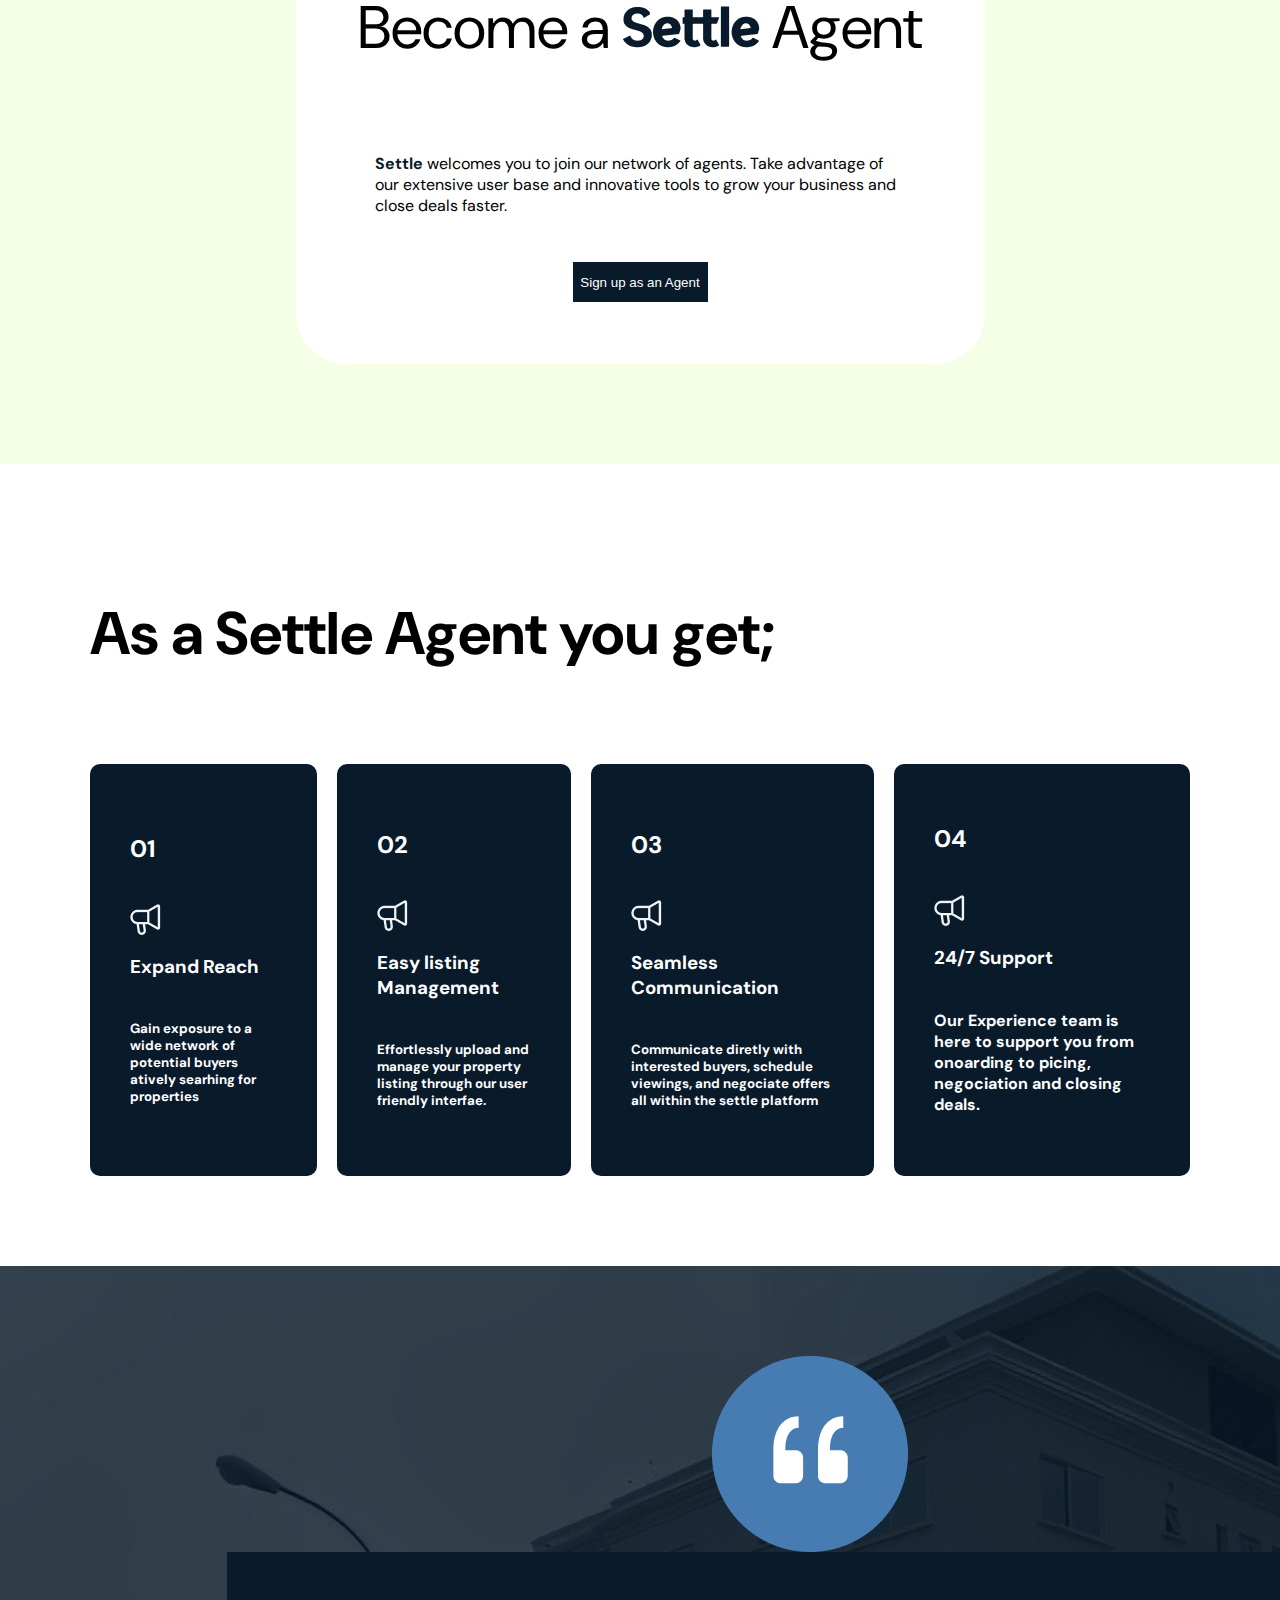
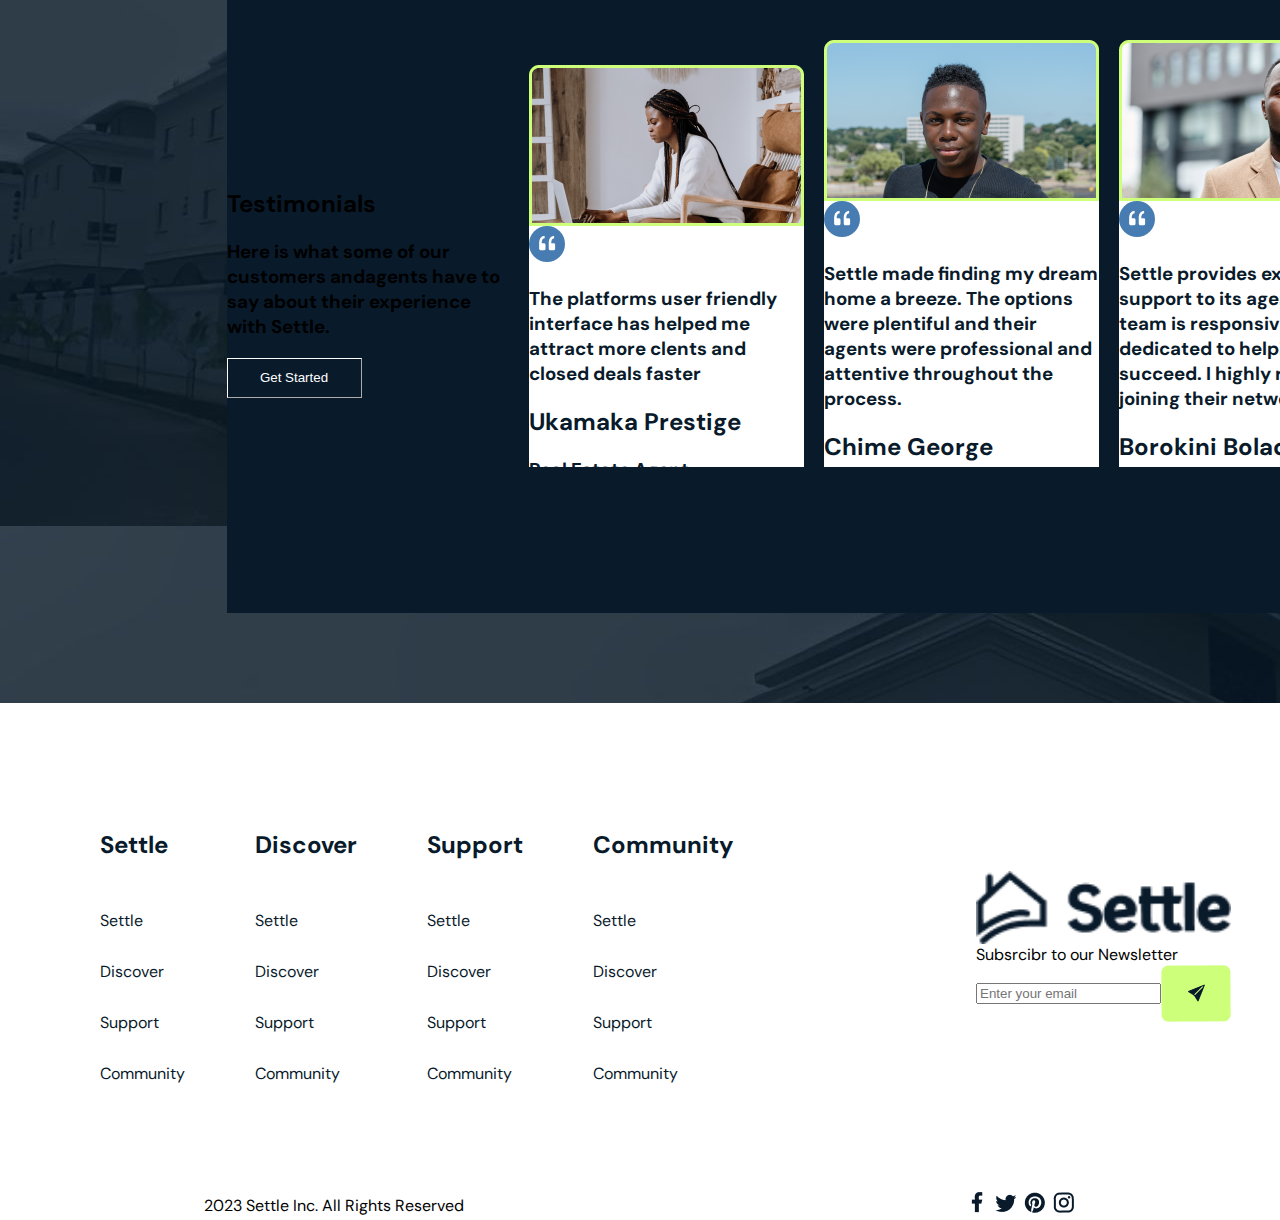
==== commit a13e002e: "george" ====
--- a/index.html
+++ b/index.html
@@ -161,25 +161,232 @@
 
     <!--Become an agent-->
     <div class="become">
-      <img src="img/bi_quote.png" alt="" /> <h3 style="width: 493px;"> Are you a real estate agent looking
-      for a powerful platform to showcase your properties and reach a broader
-      audience?</h3> <img src="img/bi_quote (1).png" alt="" />
+      <img src="img/bi_quote.png" alt="" />
+      <h3 style="width: 493px">
+        Are you a real estate agent looking for a powerful platform to showcase
+        your properties and reach a broader audience?
+      </h3>
+      <img src="img/bi_quote (1).png" alt="" />
       <div class="sign-up">
-        <h1 style="font-weight: 400;">
+        <h1 style="font-weight: 400">
           Become a
           <img src="img/logo-white.png" alt="" />
           Agent
         </h1>
-        <p style="max-width: 531px;">
-          <b style="color: #091a2b; padding: 0px;">Settle</b> welcomes you to join our network of agents. Take advantage of
-          our extensive user base and innovative tools to grow your business and
-          close deals faster.
+        <p style="max-width: 531px">
+          <b style="color: #091a2b; padding: 0px">Settle</b> welcomes you to
+          join our network of agents. Take advantage of our extensive user base
+          and innovative tools to grow your business and close deals faster.
         </p>
-        <button style="background-color: #091a2b; color: #ffffff;">Sign up as an Agent</button>
-      </div>
-    </div>
-
-    <div></div>
-    <div></div>
+        <button style="background-color: #091a2b; color: #ffffff">
+          Sign up as an Agent
+        </button>
+      </div>
+    </div>
+
+    <div class="you-get">
+      <h1>As a Settle Agent you get;</h1>
+      <div class="box-grid">
+        <div class="box">
+          <h2 class="speaker">01</h2>
+          <br />
+          <img src="img/speaker.png" alt="" />
+          <h3>Expand Reach</h3>
+
+          <h5>
+            Gain exposure to a wide network of potential buyers atively searhing
+            for properties
+          </h5>
+        </div>
+        <div class="box">
+          <h2 class="speaker">02</h2>
+          <br />
+          <img src="img/speaker.png" alt="" />
+          <h3>Easy listing Management</h3>
+
+          <h5>
+            Effortlessly upload and manage your property listing through our
+            user friendly interfae.
+          </h5>
+        </div>
+        <div class="box">
+          <h2 class="speaker">03</h2>
+          <br />
+          <img src="img/speaker.png" alt="" />
+          <h3>Seamless Communication</h3>
+
+          <h5>
+            Communicate diretly with interested buyers, schedule viewings, and
+            negociate offers all within the settle platform
+          </h5>
+        </div>
+        <div class="box">
+          <div class="speaker"><h2>04</h2></div>
+          <br /><img src="img/speaker.png" alt="" />
+          <h3>24/7 Support</h3>
+
+          <h4>
+            Our Experience team is here to support you from onoarding to picing,
+            negociation and closing deals.
+          </h4>
+        </div>
+      </div>
+    </div>
+
+    <div
+      style="
+        background-image: url(img/testimonials.jpg);
+        display: flex;
+        align-items: center;
+        justify-content: center;
+        flex-direction: column;
+        padding: 90px;
+        min-width: 1440px;
+      "
+    >
+      <img src="img/Group 2.png"/>
+      <div class="testimony">
+        <div>
+          <h2>Testimonials</h2>
+          <h3>
+            Here is what some of our customers andagents have to say about their
+            experience with Settle.
+          </h3>
+          <button class="start">Get Started</button>
+        </div>
+        <div class="cards">
+          <img src="img/T1.png" alt="" />
+          <div>
+            <img
+              src="img/bi_quote white.png"
+              alt=""
+              style="
+                background-color: #467cb1;
+                border-radius: 50%;
+                padding: 5px;
+              "
+            />
+            <h3>
+              The platforms user friendly interface has helped me attract more
+              clents and closed deals faster
+            </h3>
+            <h2>Ukamaka Prestige</h2>
+            <h3>Real Estate Agent</h3>
+          </div>
+        </div>
+        <div class="cards">
+          <img src="img/T2.png" alt="" />
+          <div>
+            <img
+              src="img/bi_quote white.png"
+              alt=""
+              style="
+                background-color: #467cb1;
+                border-radius: 50%;
+                padding: 5px;
+              "
+            />
+            <h3>
+              Settle made finding my dream home a breeze. The options were
+              plentiful and their agents were professional and attentive
+              throughout the process.
+            </h3>
+            <h2>Chime George</h2>
+            <h3>Buyer</h3>
+          </div>
+        </div>
+        <div class="cards">
+          <img src="img/T3.png" alt="" />
+          <div>
+            <img
+              src="img/bi_quote white.png"
+              alt=""
+              style="
+                background-color: #467cb1;
+                border-radius: 50%;
+                padding: 5px;
+              "
+            />
+            <h3>
+              Settle provides excellent support to its agents. Their team is
+              responsive and dedicated to helping us succeed. I highly reommend
+              joining their network.
+            </h3>
+            <h2>Borokini Bolade</h2>
+            <h3>Real Estate Agent</h3>
+          </div>
+        </div>
+      </div>
+    </div>
+    <div class="foot">
+      <div
+        style="
+          display: flex;
+          flex-direction: row;
+          align-items: flex-start;
+          column-gap: 50px;
+        "
+      >
+        <ul class="footer">
+          <h2>Settle</h2>
+
+          <li>Settle</li>
+          <li>Discover</li>
+          <li>Support</li>
+          <li>Community</li>
+        </ul>
+        <ul class="footer">
+          <h2>Discover</h2>
+          <li>Settle</li>
+          <li>Discover</li>
+          <li>Support</li>
+          <li>Community</li>
+        </ul>
+        <ul class="footer">
+          <h2>Support</h2>
+          <li>Settle</li>
+          <li>Discover</li>
+          <li>Support</li>
+          <li>Community</li>
+        </ul>
+        <ul class="footer">
+          <h2>Community</h2>
+          <li>Settle</li>
+          <li>Discover</li>
+          <li>Support</li>
+          <li>Community</li>
+        </ul>
+      </div>
+      <div style="display: flex; flex-direction: column">
+        <img src="img/footer logo.png" />
+        Subsrcibr to our Newsletter
+        <div
+          style="display: flex; align-items: center; justify-content: center"
+        >
+          <input type="text" placeholder="Enter your email" />
+          <img src="img/Frame 77.png" />
+        </div>
+      </div>
+    </div>
+
+    <div>
+      <div
+        style="
+          display: flex;
+          flex-direction: row;
+          column-gap: 500px;
+          justify-content: center;
+          align-items: center;
+        "
+      >
+        2023 Settle Inc. All Rights Reserved
+        <div class="socials">
+          <img src="img/ri_facebook-fill.png" />
+          <img src="img/mdi_twitter.png" />
+          <img src="img/mdi_pinterest.png" />
+          <img src="img/mdi_instagram.png" />
+        </div>
+      </div>
+    </div>
   </body>
 </html>
--- a/style.css
+++ b/style.css
@@ -1,17 +1,23 @@
+/* For mobile phones: */
+[class*="nav-bar"] {
+  width: 100%;
+}
+
 body {
   font-family: "DM Sans", sans-serif;
+  margin: 0px;
+  border: 0px;
+  padding: 0px;
+  scroll-behavior: smooth;
 }
 section {
   background: url(img/Retangle\ 1.png);
-  max-width: 1440px;
+ 
   min-height: 965px;
   color: #ffffff;
   column-gap: 30px;
 }
 
-div {
-  max-width: 1440px;
-}
 
 .nav-bar {
   display: flex;
@@ -90,7 +96,6 @@
 .how-it-works {
   background-image: url(img/Vector\ 5.png);
   color: #ffffff;
-  max-width: 1440px;
 }
 .work {
   display: flex;
@@ -119,7 +124,7 @@
   flex-direction: column;
   padding-top: 100px;
   padding-bottom: 100px;
-  max-width: 1440px;
+  
 }
 
 .sign-up {
@@ -135,3 +140,70 @@
 
   row-gap: 30px;
 }
+.you-get {
+  display: flex;
+  row-gap: 50px;
+  flex-direction: column;
+  padding: 90px;
+}
+.box-grid {
+  display: flex;
+  flex-direction: row;
+  column-gap: 20px;
+}
+.box {
+  display: flex;
+  flex-direction: column;
+  background-color: #091a2b;
+  color: #ffffff;
+  border-radius: 10px;
+  max-width: 304.97px;
+  max-height: 353.23px;
+  padding: 40px;
+  align-items: flex-start;
+  justify-content: center;
+}
+.testimony{
+  background-color: #091a2b;
+  display: flex;
+  flex-direction: row;
+  min-height: 661px;
+  max-width: 1167px;
+  align-items: center;
+  justify-content: center;
+  column-gap: 20px;
+  
+}
+.cards {
+  display: flex;
+  flex-direction: column;
+  background-color: #ffffff;
+  color: #091a2b;
+  width: 275px;
+  height: 369px;
+  align-items: center;
+  justify-content: center;
+  
+  
+}
+.foot{
+  display: flex;
+  flex-direction: row;
+  max-height: 442.79px;
+  column-gap: 233px;
+  align-items: center;
+  justify-content: flex-start;
+  padding: 90px;
+  
+}
+.footer{
+  color: #091a2b;
+  display: flex;
+  flex-direction: column;
+  align-items: flex-start;
+}
+.soials{
+  display: flex;
+  align-items: flex-end;
+
+}
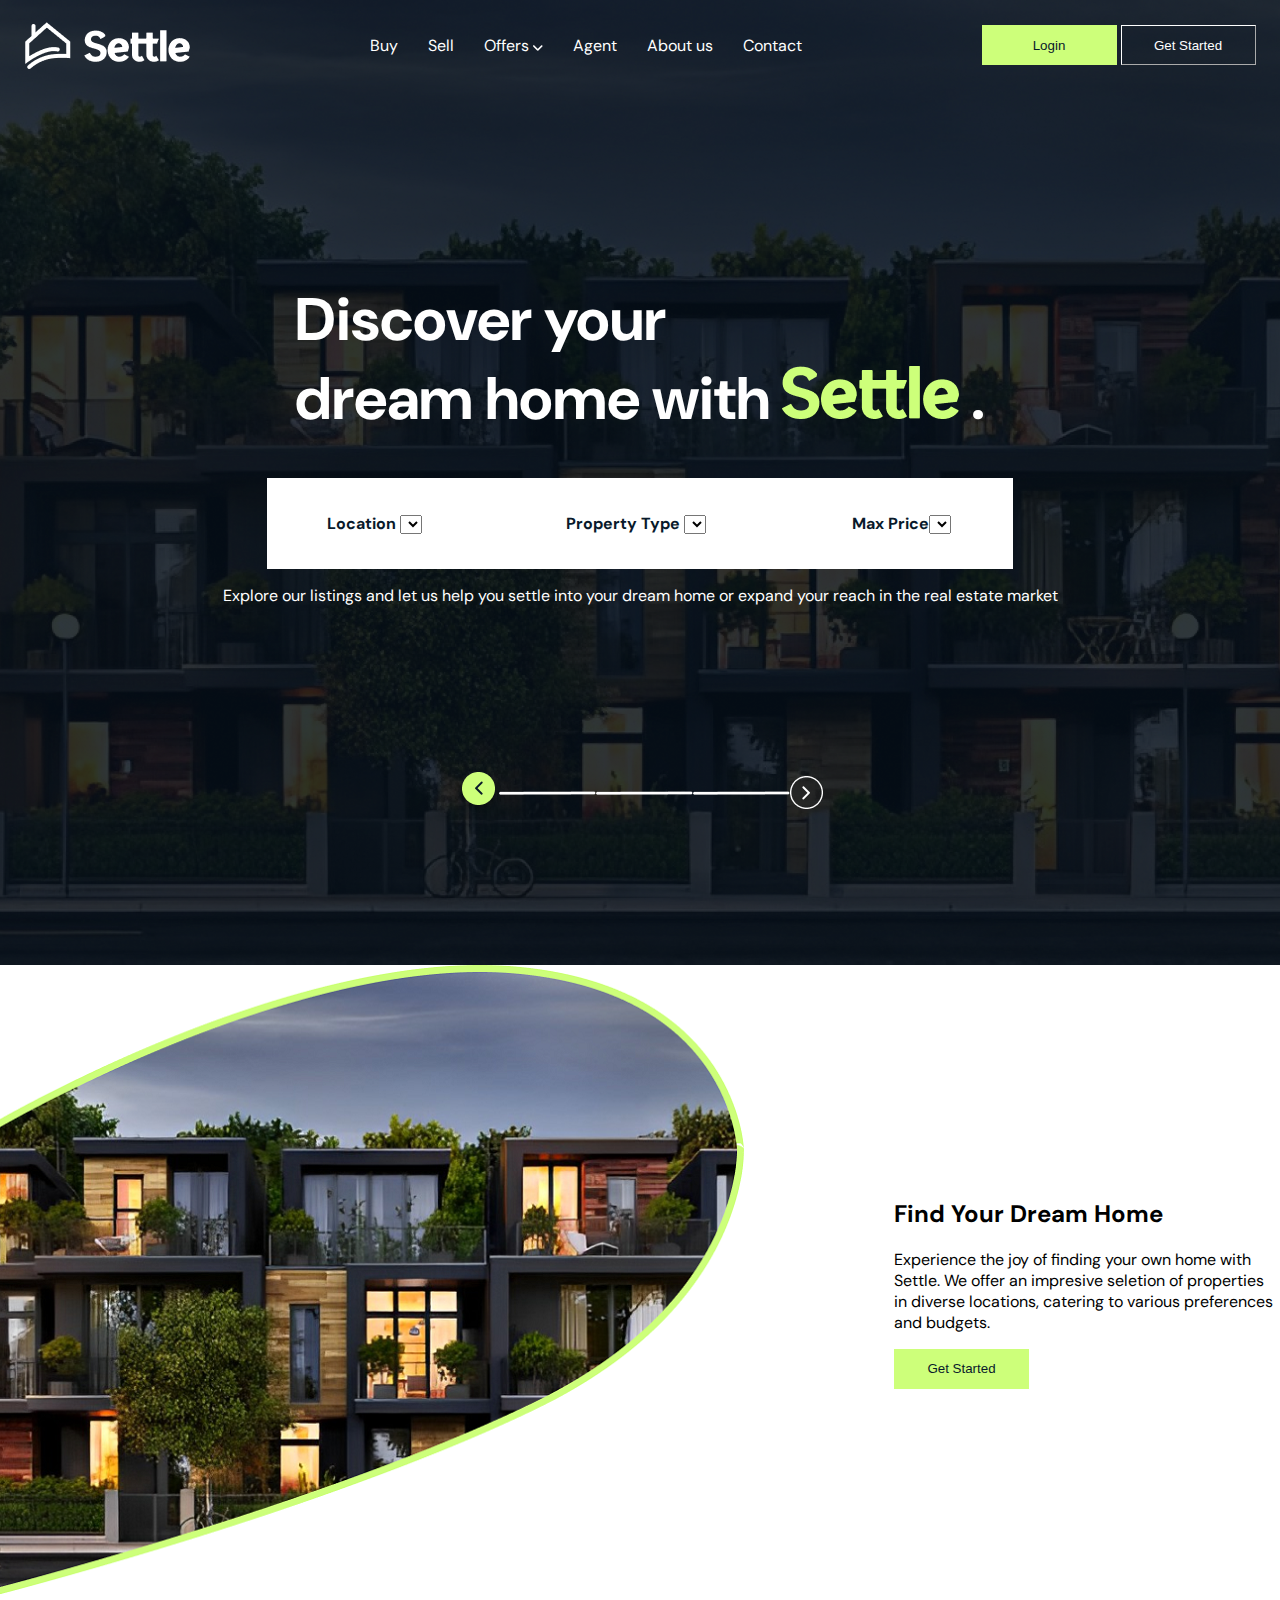
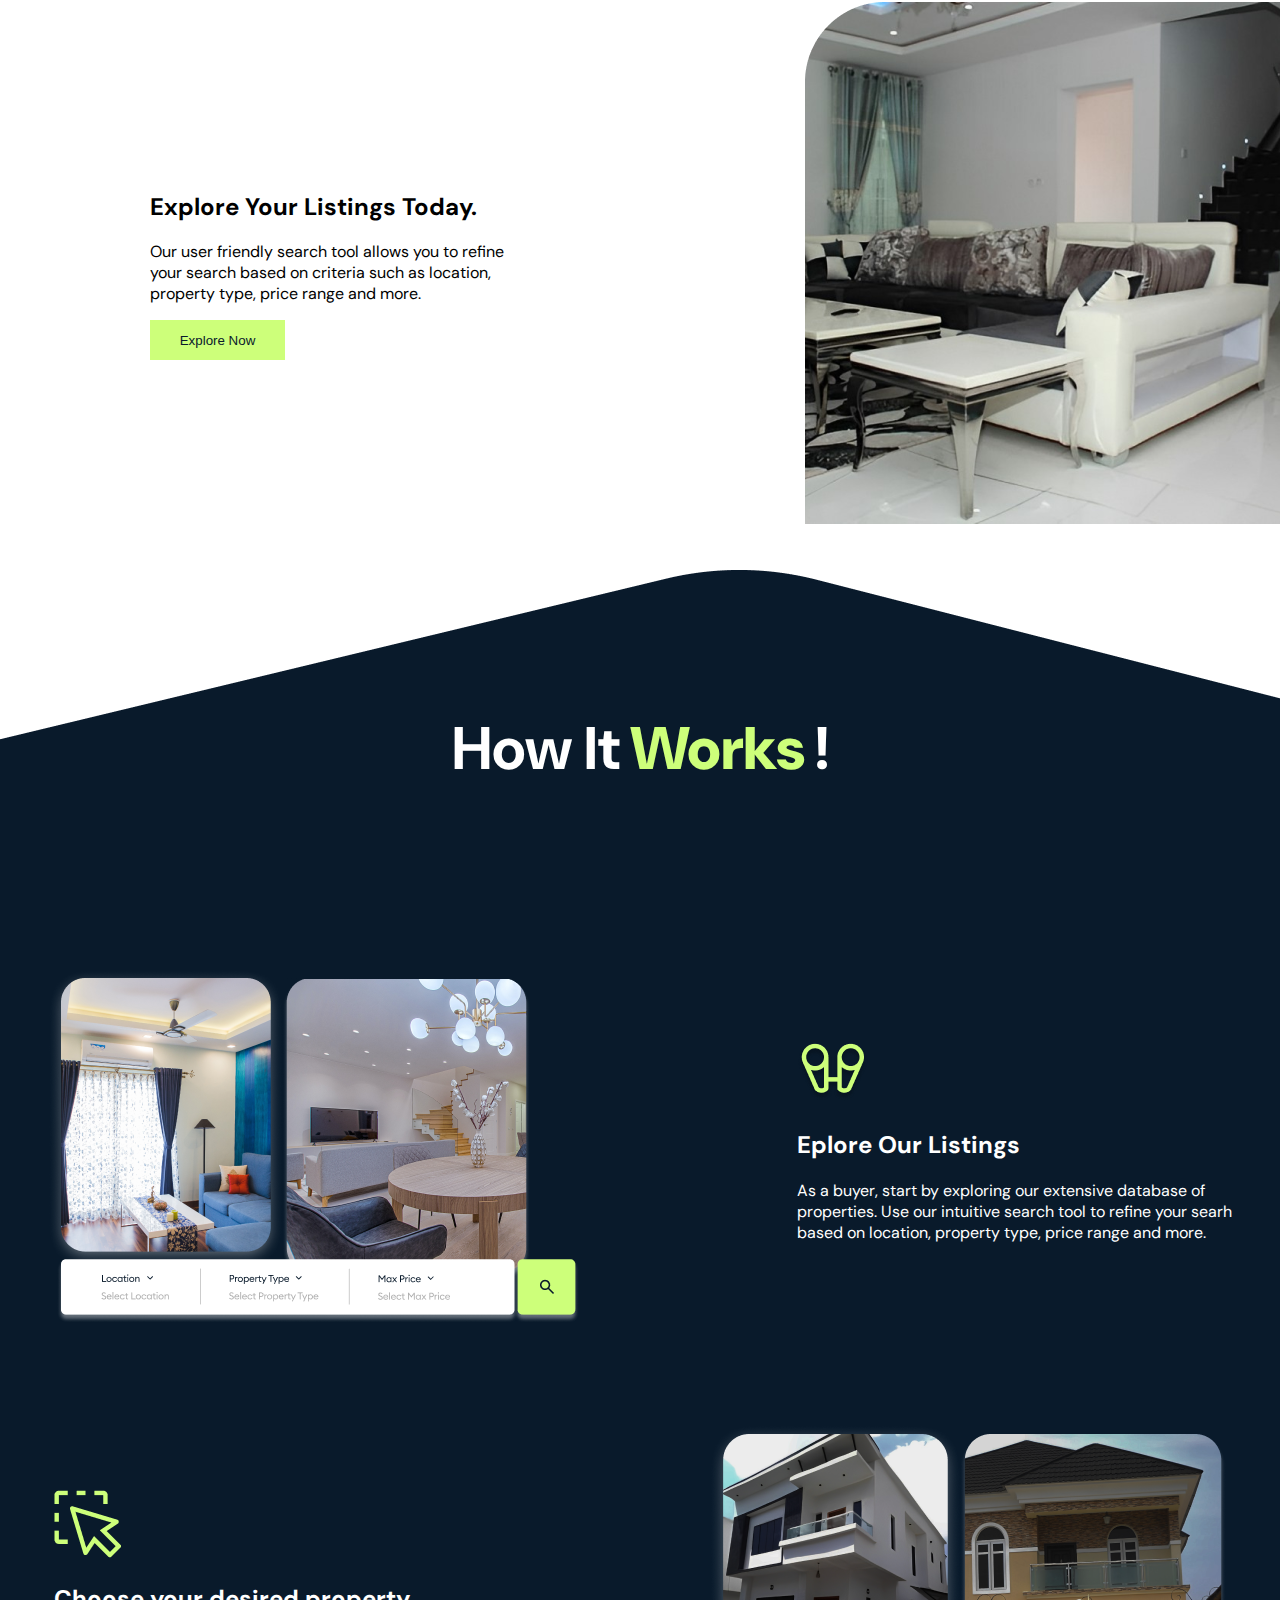
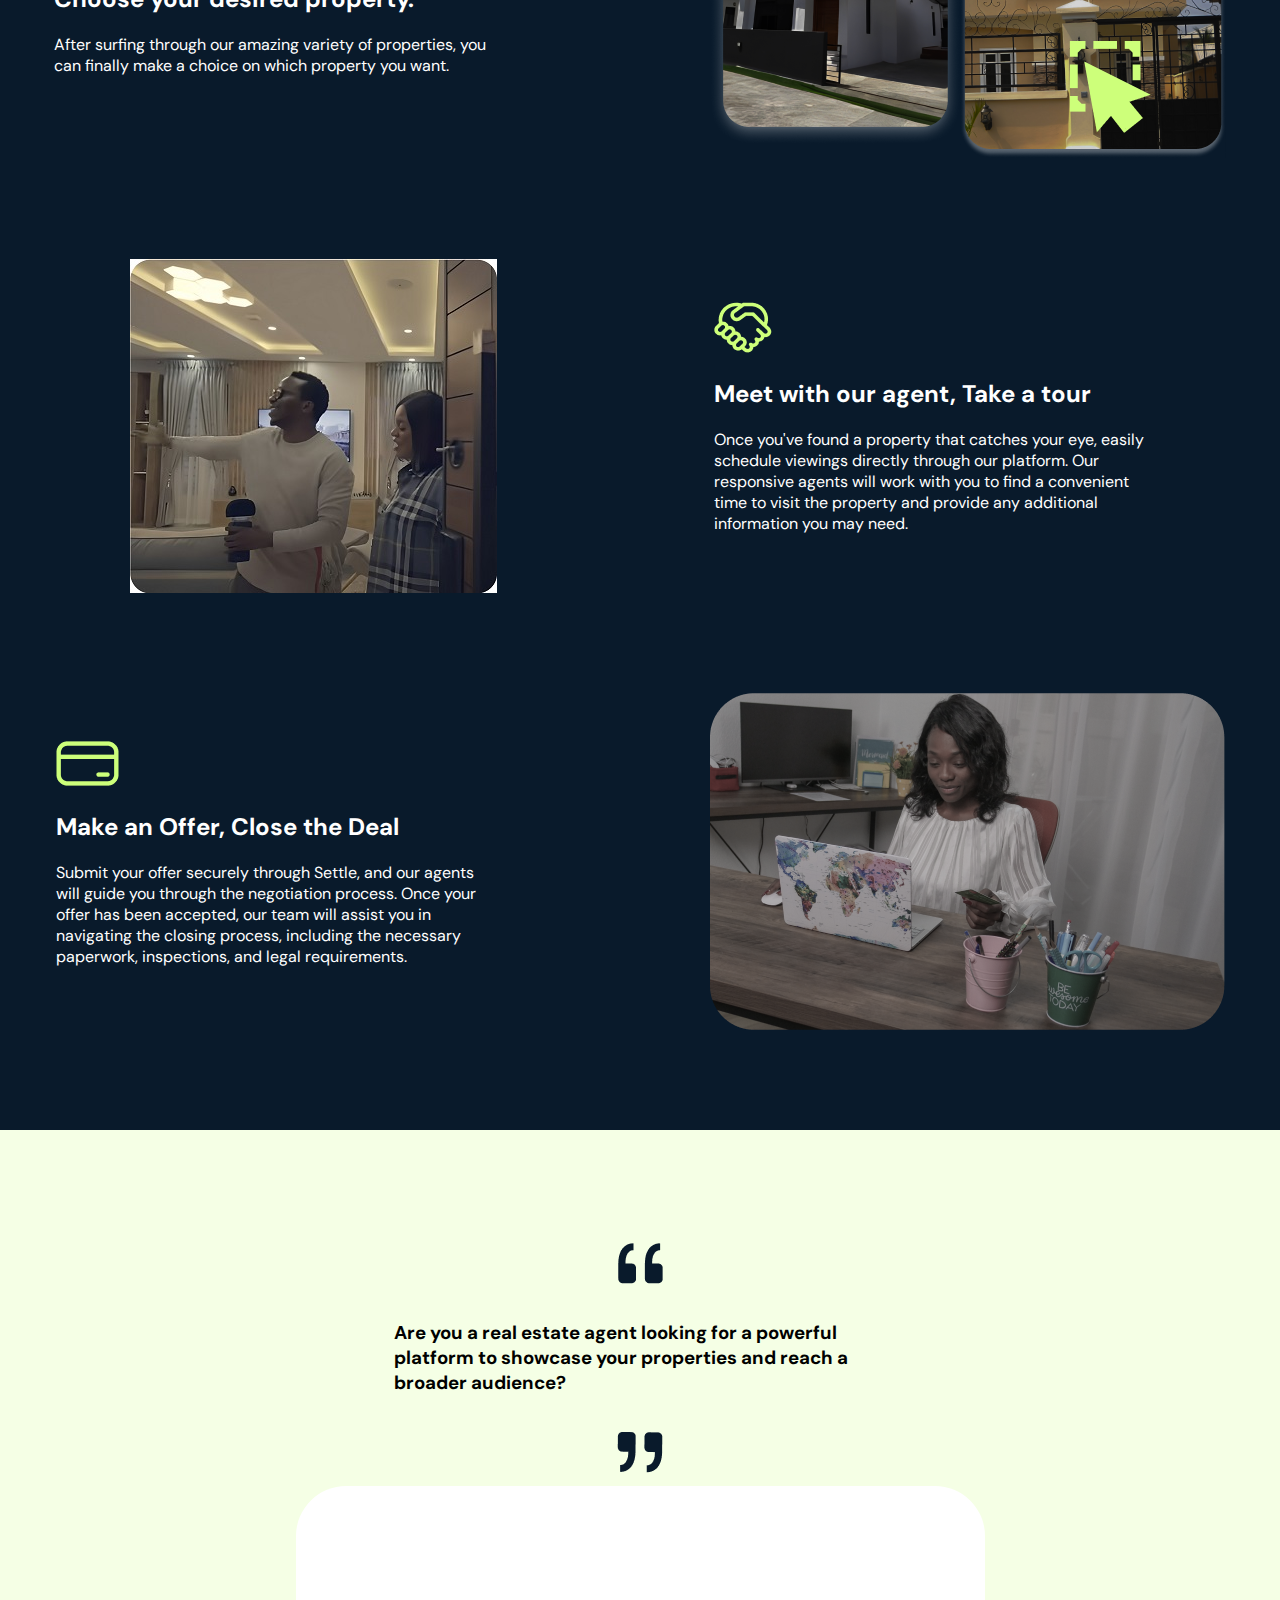
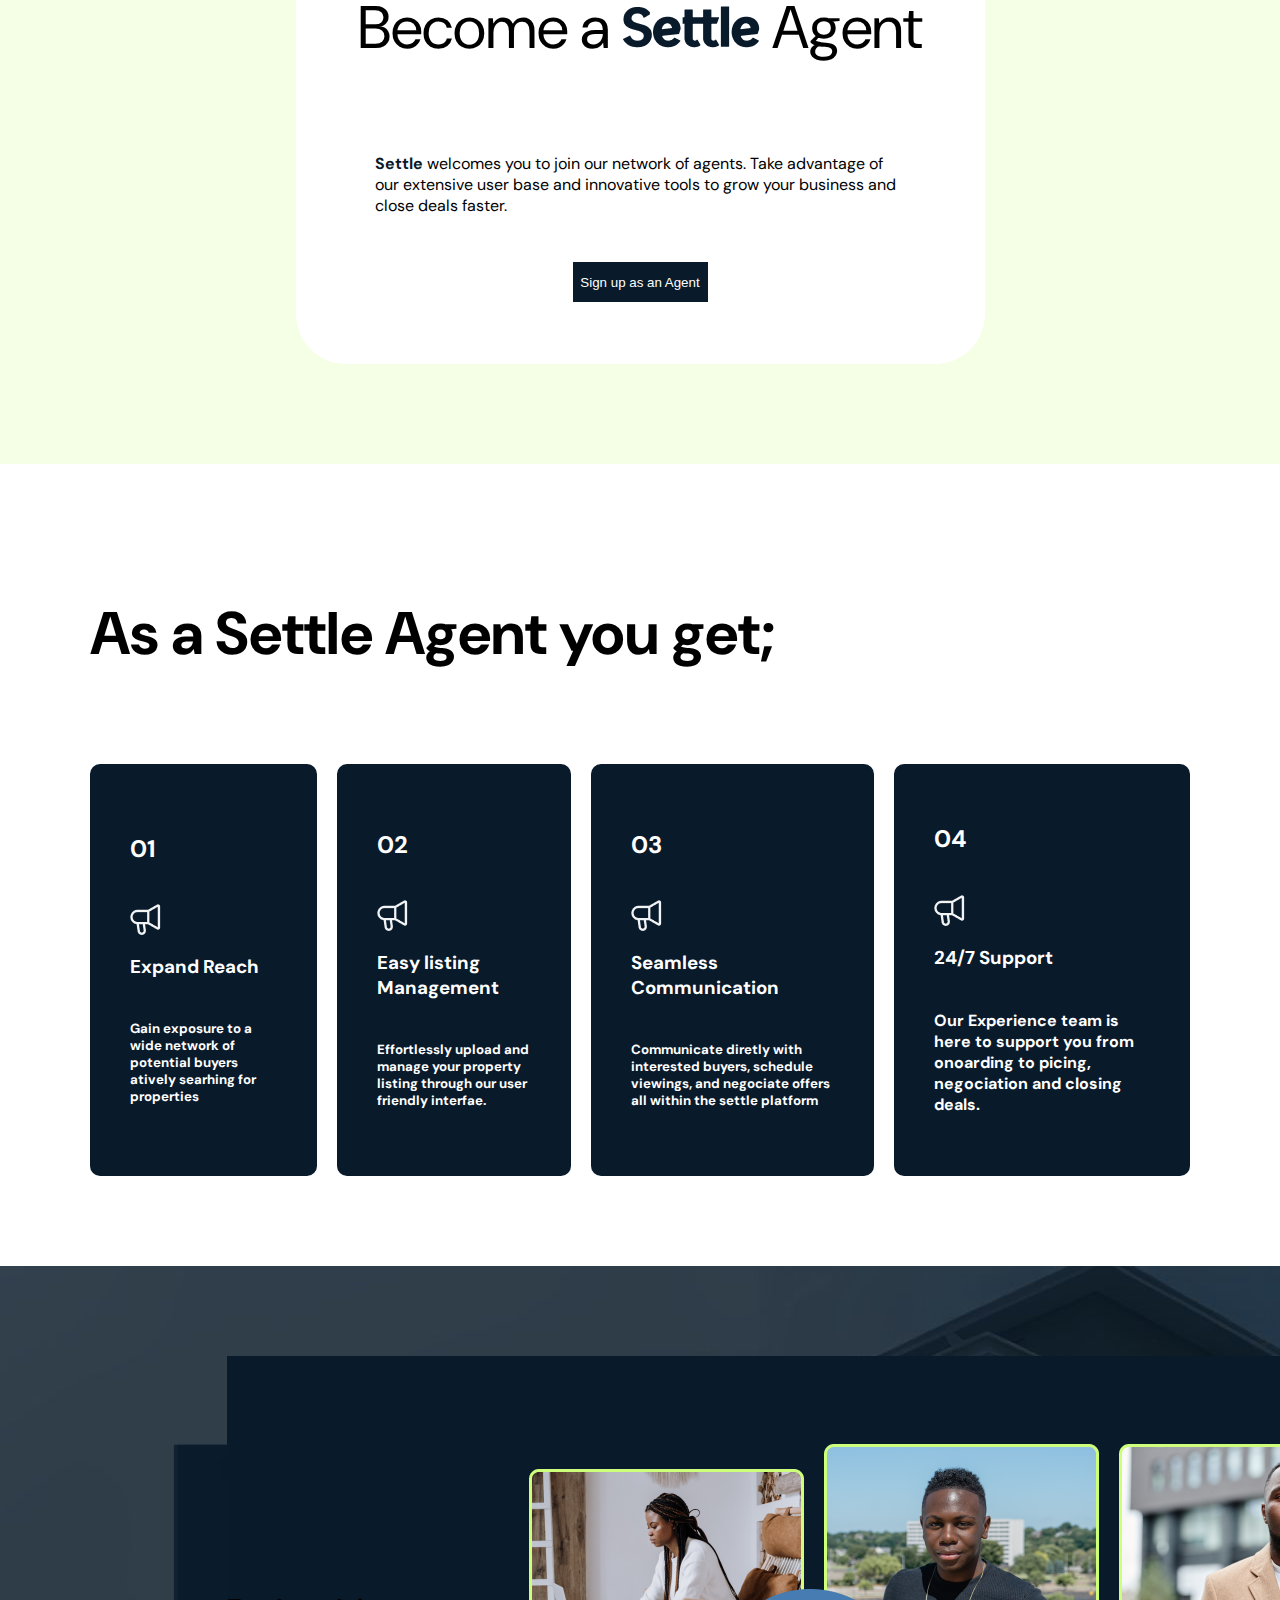
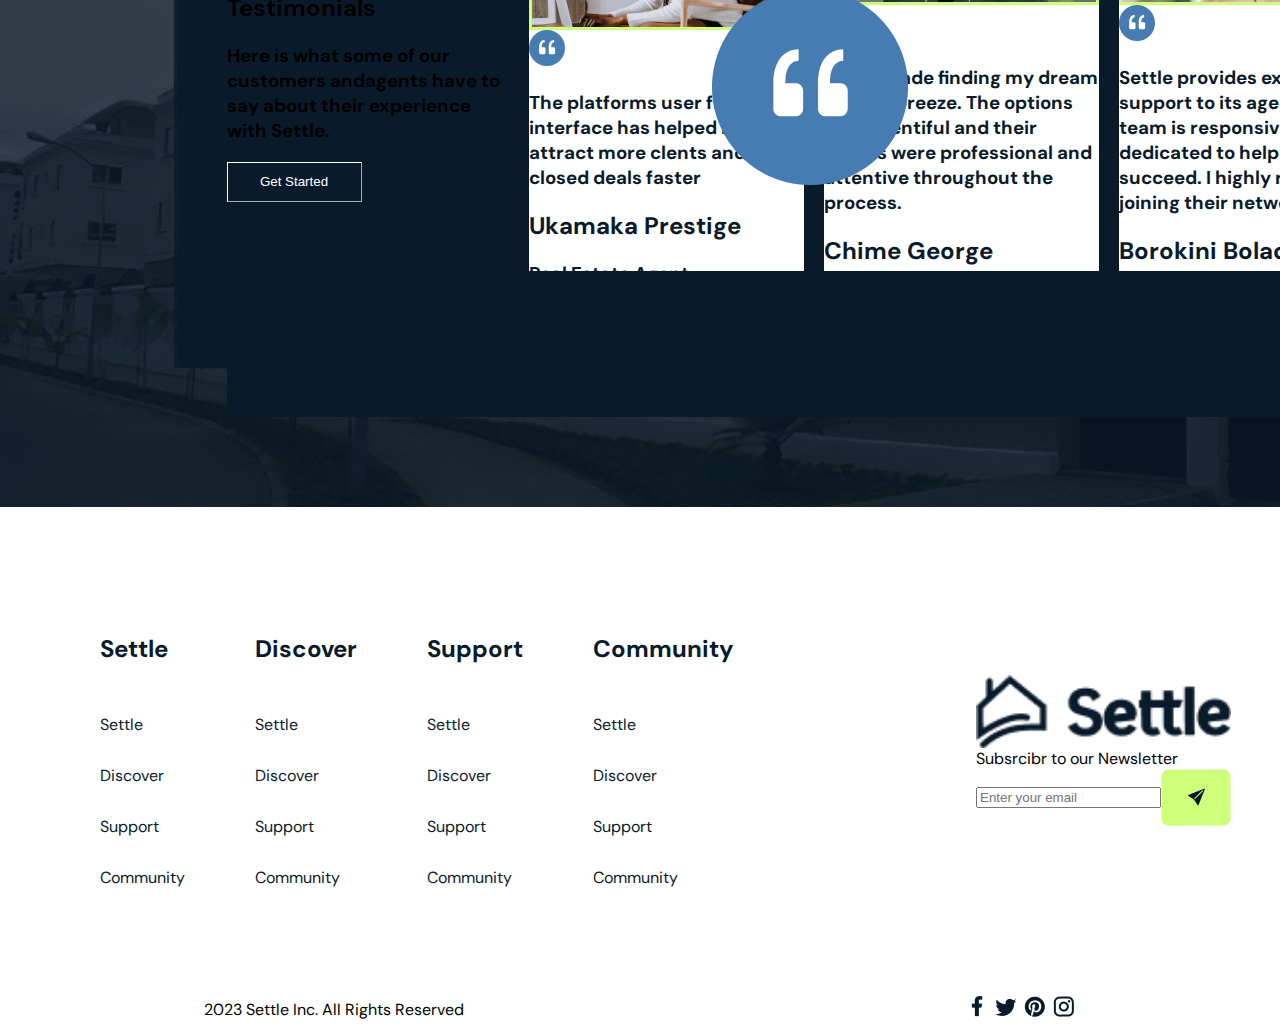
==== commit e91da01d: "update to push" ====
--- a/index.html
+++ b/index.html
@@ -235,7 +235,7 @@
 
     <div
       style="
-        background-image: url(img/testimonials.jpg);
+        background-image: url(img/testimonials.png);
         display: flex;
         align-items: center;
         justify-content: center;
@@ -244,7 +244,7 @@
         min-width: 1440px;
       "
     >
-      <img src="img/Group 2.png"/>
+      <img src="img/Group 2.png" style="position: absolute;"/>
       <div class="testimony">
         <div>
           <h2>Testimonials</h2>
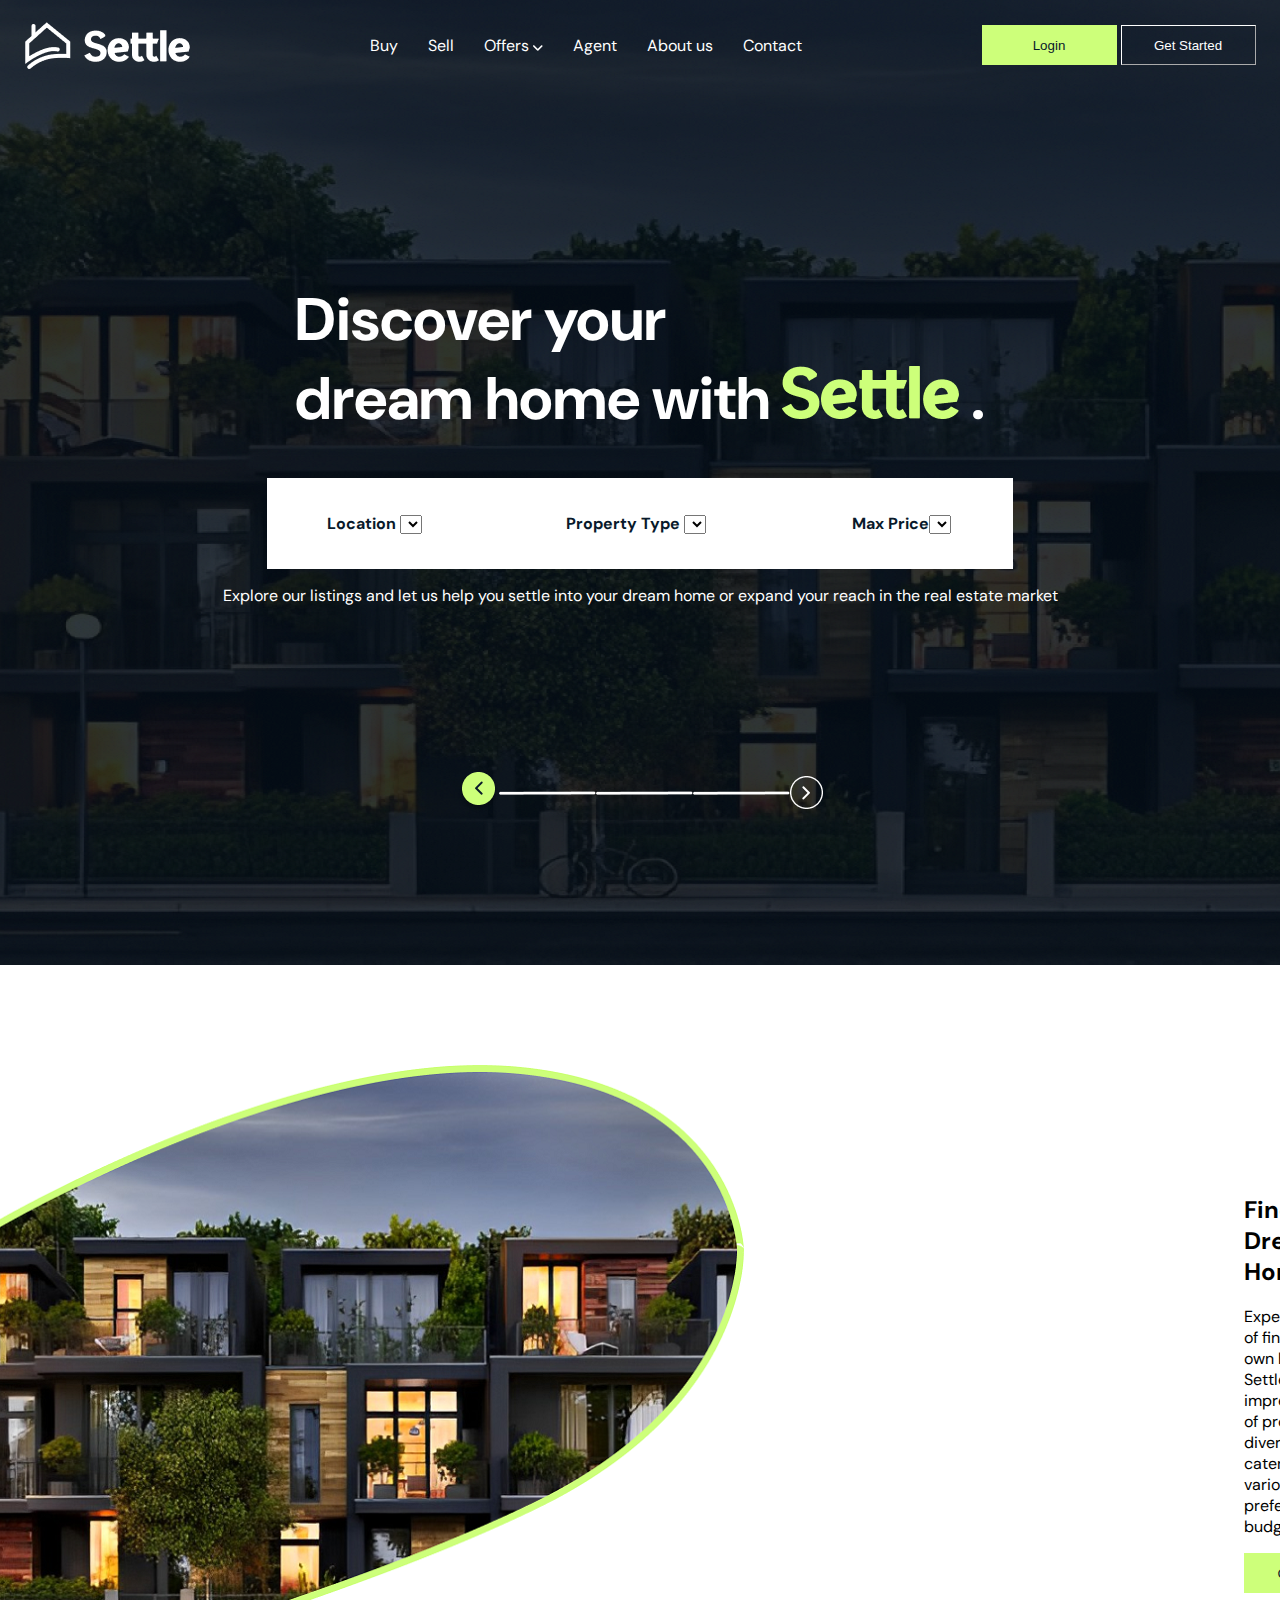
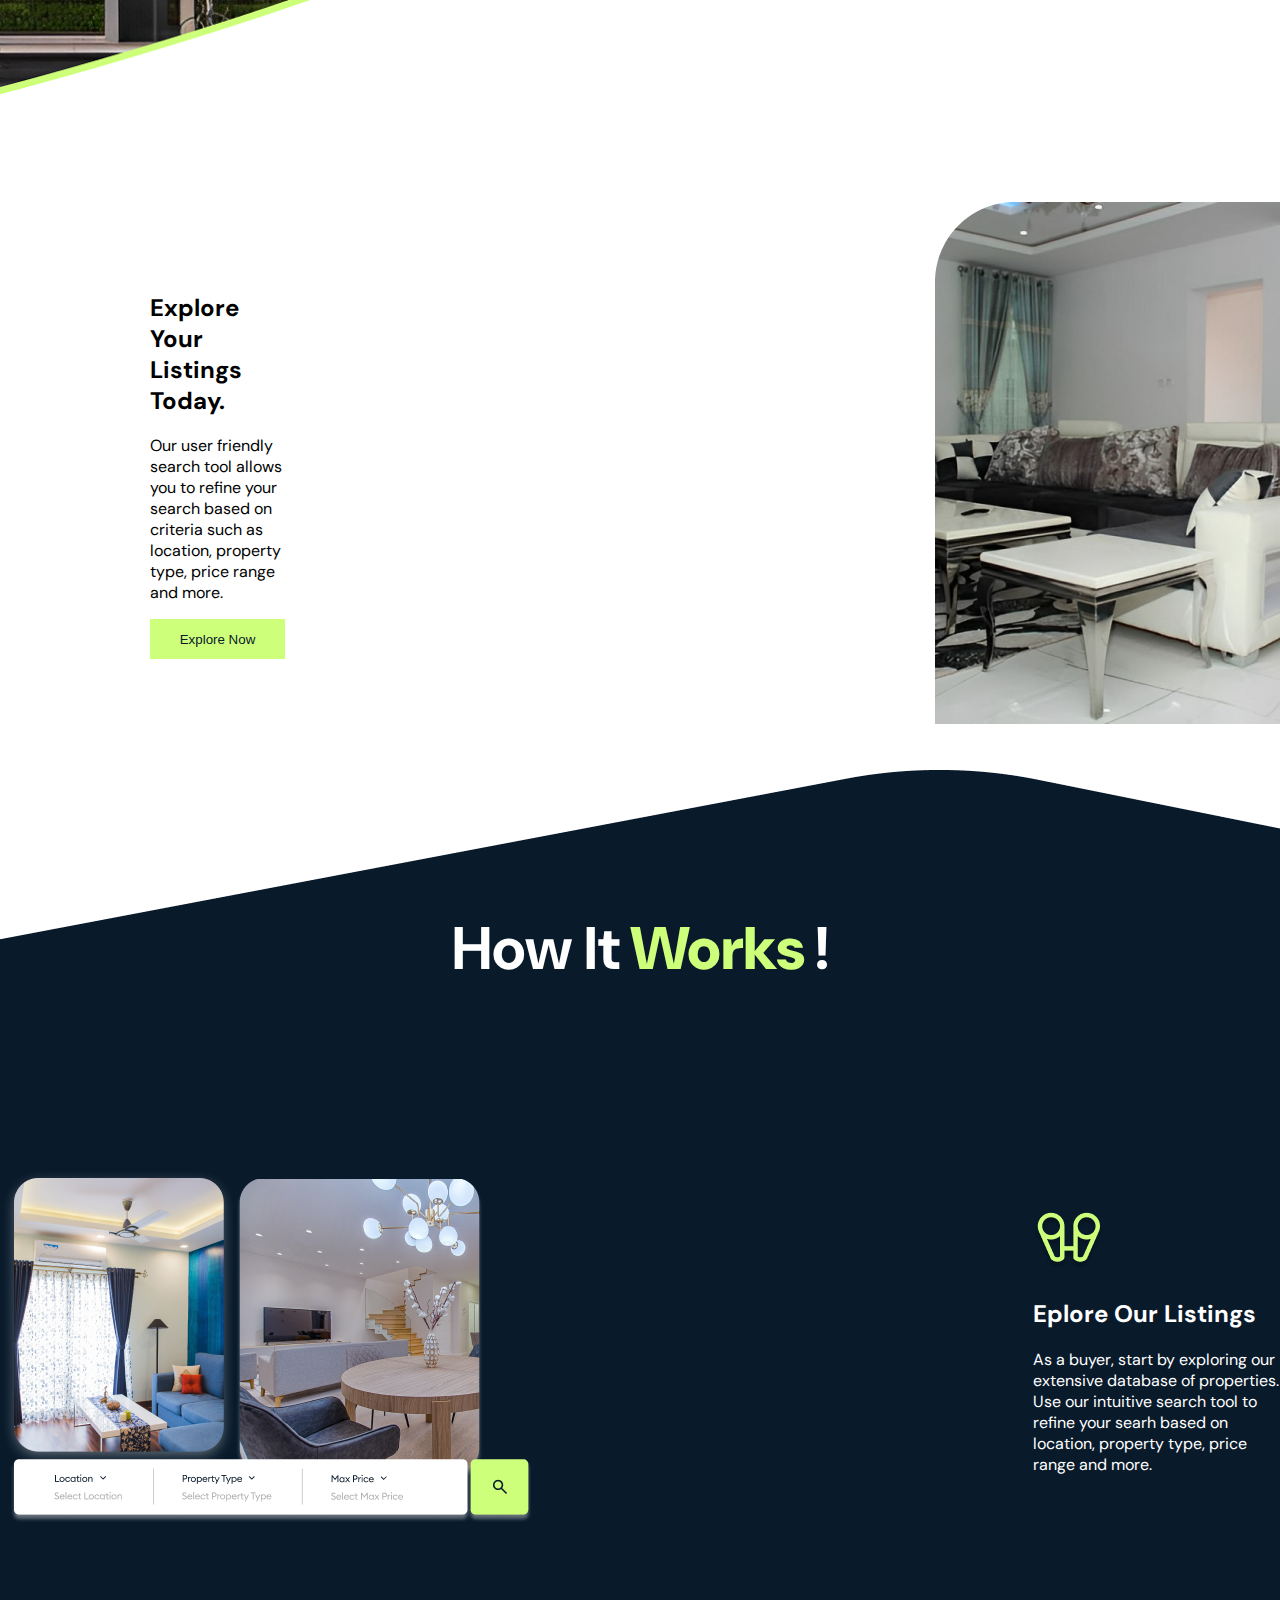
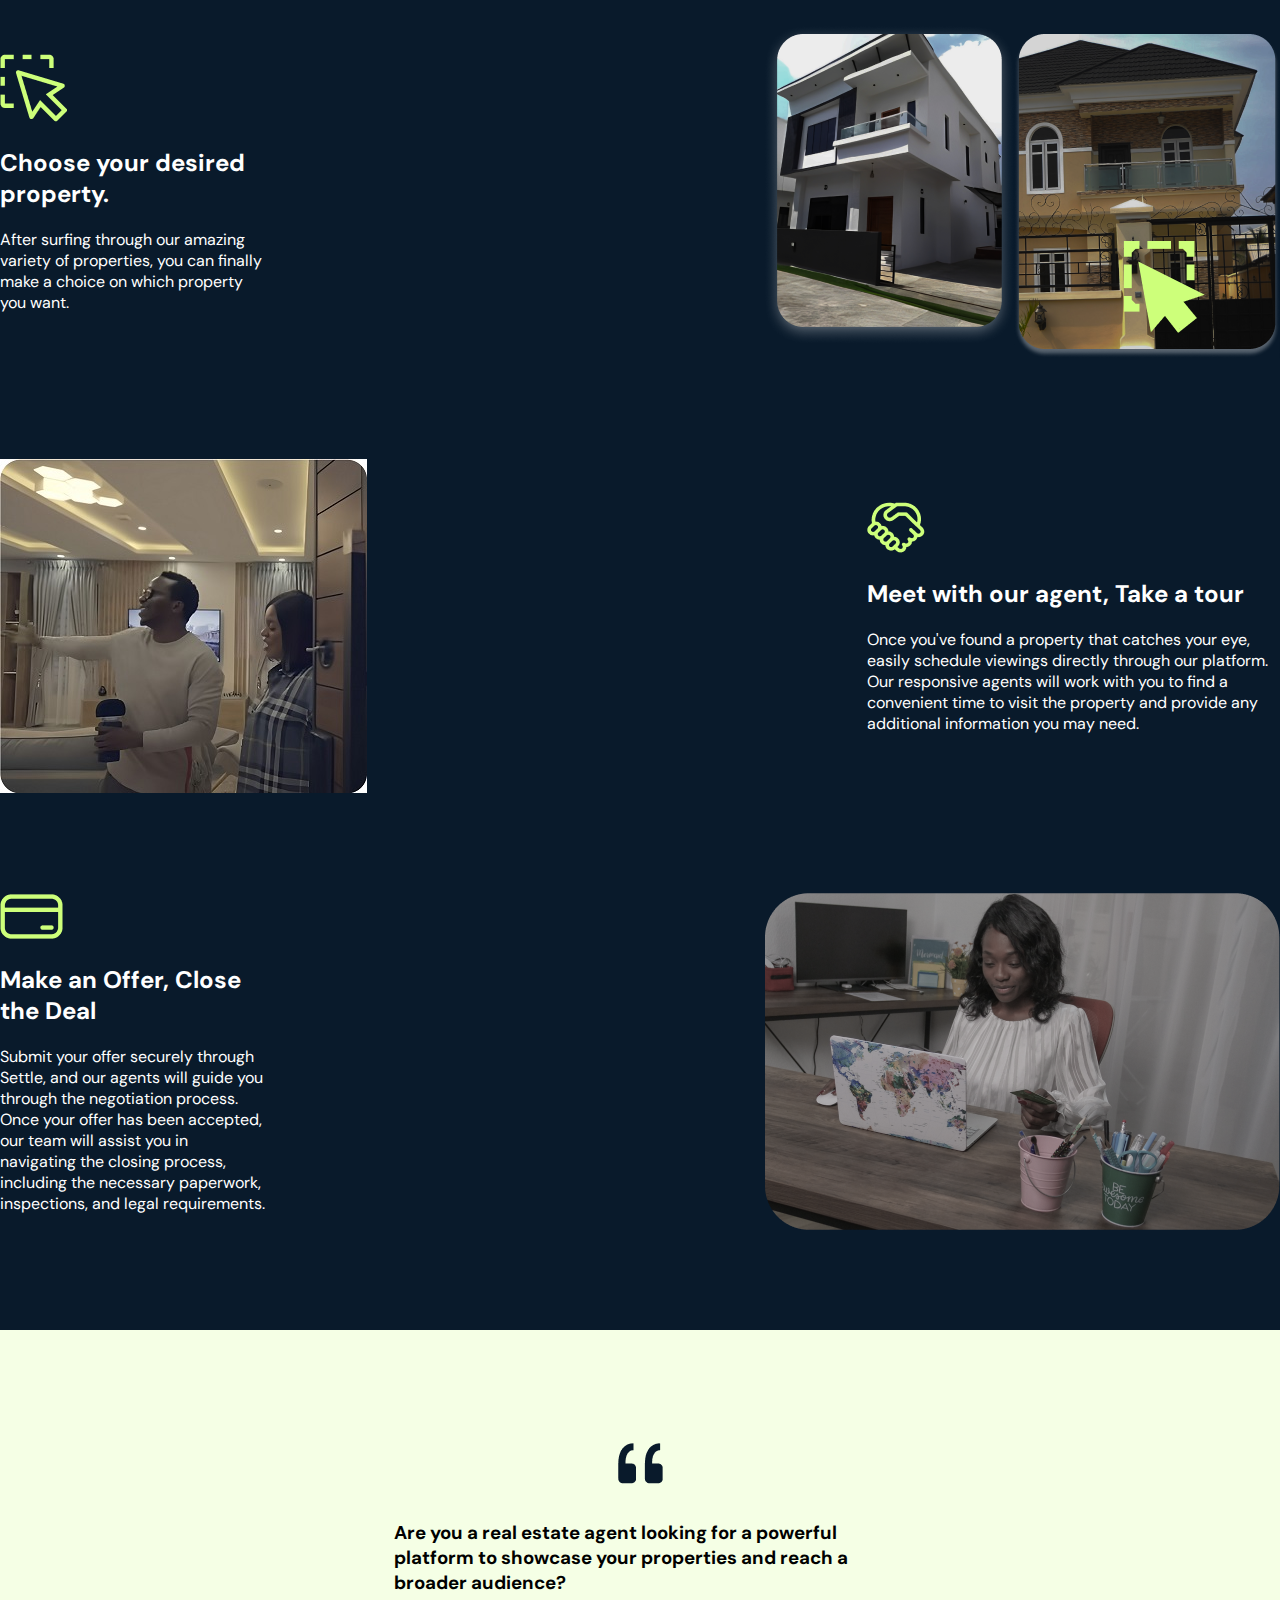
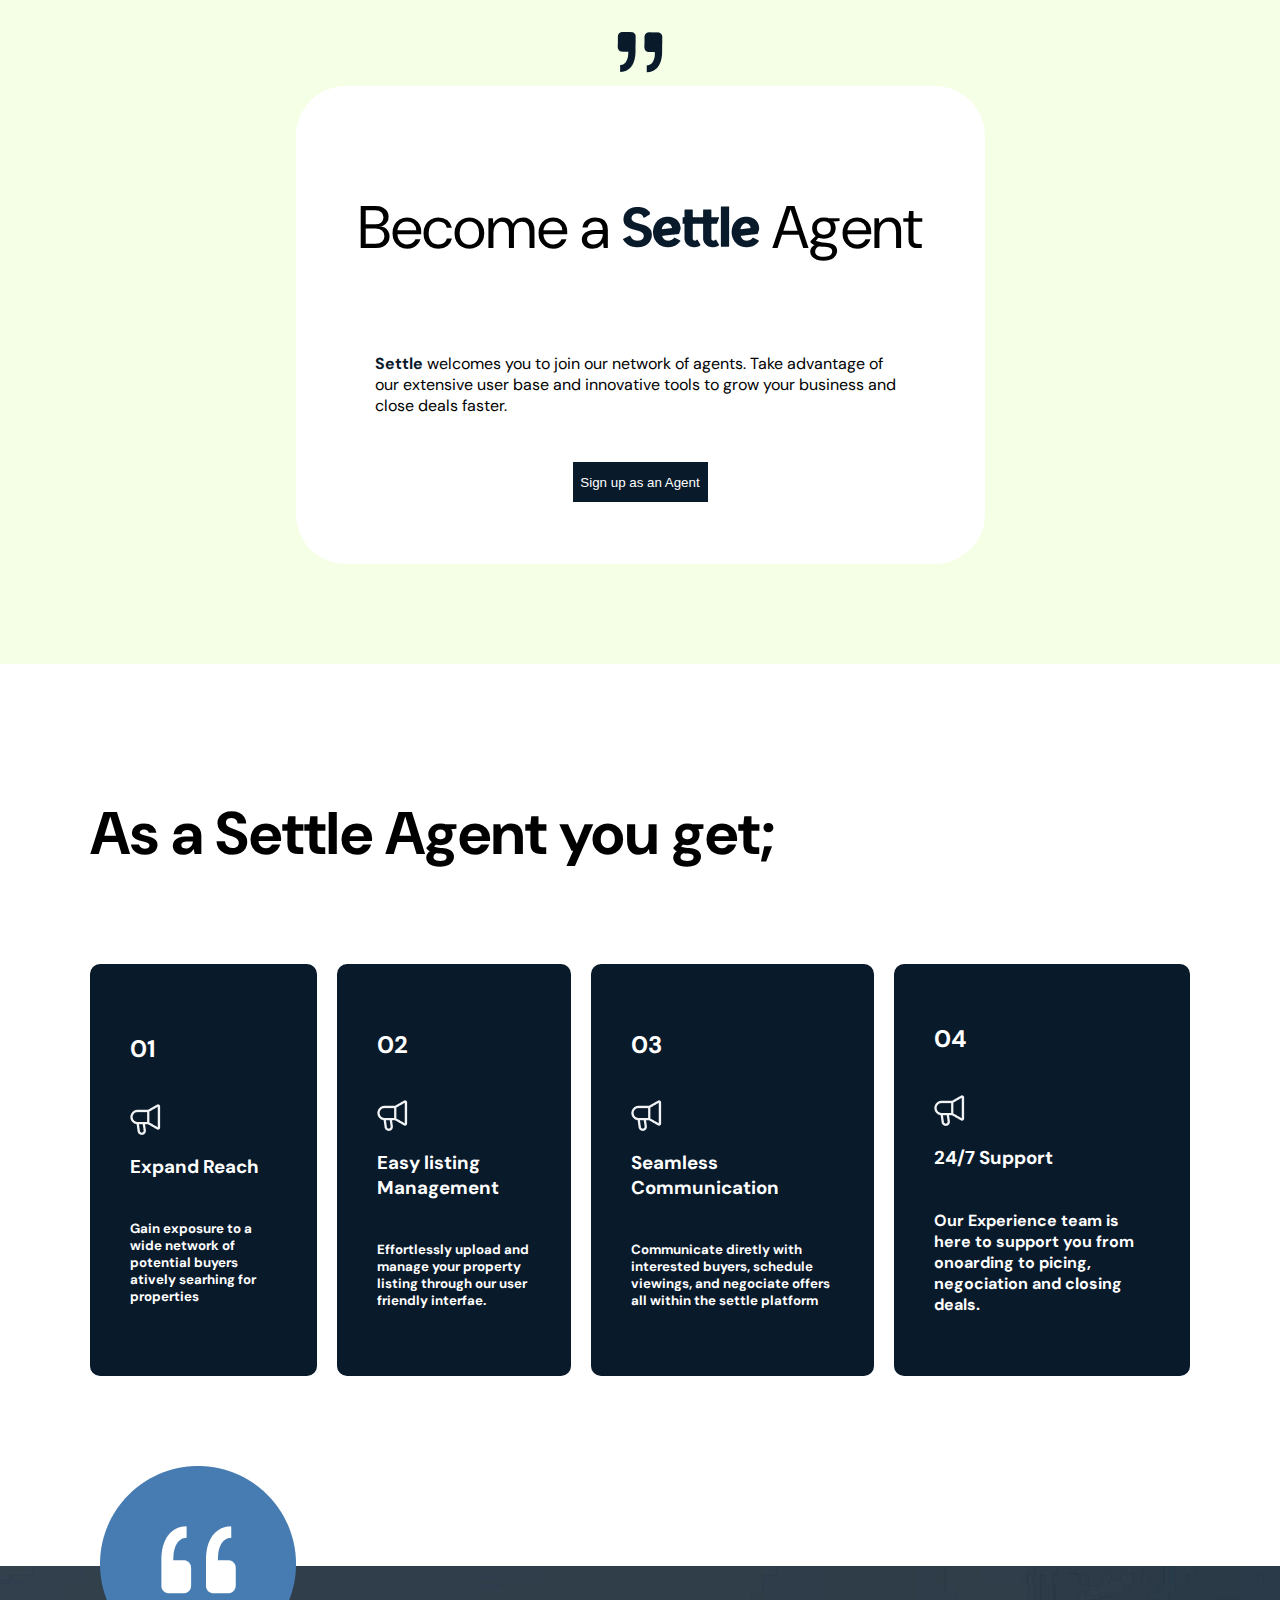
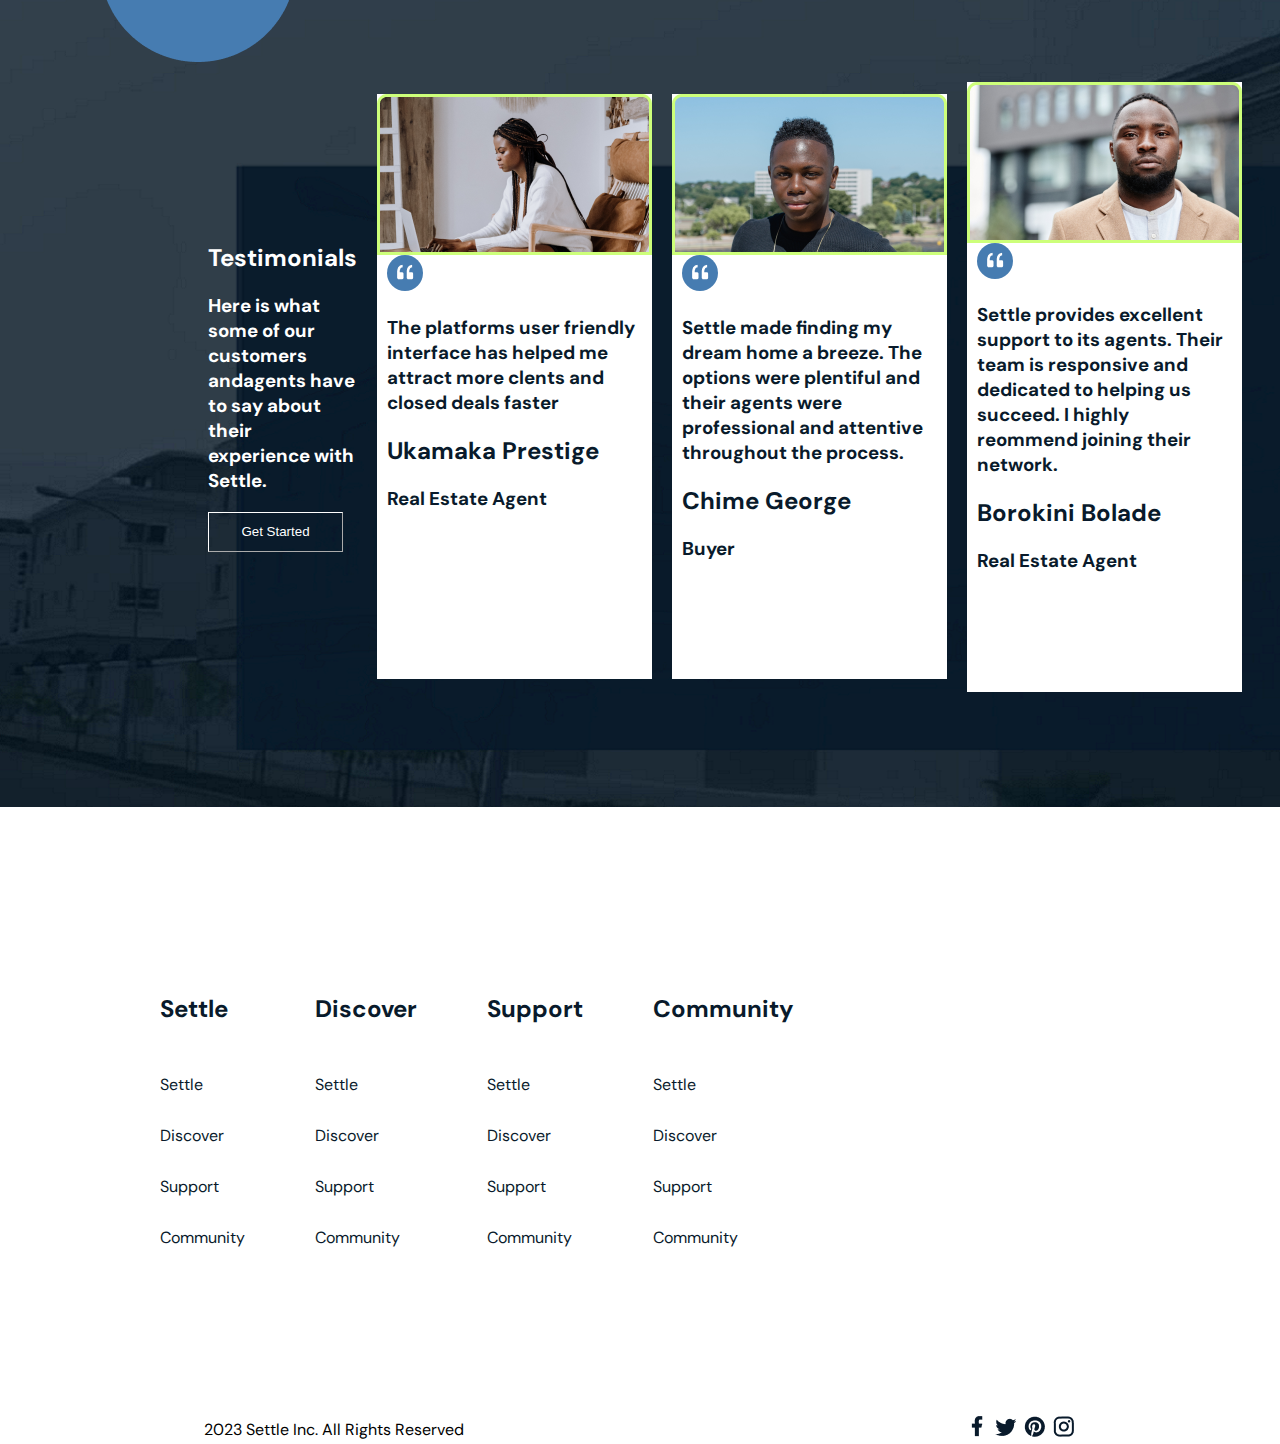
==== commit 7bed8a30: "monday update" ====
--- a/index.html
+++ b/index.html
@@ -13,7 +13,7 @@
       @import url("https://fonts.googleapis.com/css2?family=DM+Sans:ital,wght@0,200;0,300;0,400;0,500;0,600;0,700;0,800;0,900;1,200;1,300;1,400;1,500;1,600;1,700;1,800&display=swap");
     </style>
   </head>
-  <body>
+  <body class="body">
     <!-- this is the navigation banner-->
     <section class="header">
       <div class="nav-bar">
@@ -232,19 +232,15 @@
         </div>
       </div>
     </div>
-
+    <img src="img/Group 2.png" style="position: absolute; margin-left: 100px" />
     <div
       style="
         background-image: url(img/testimonials.png);
-        display: flex;
-        align-items: center;
-        justify-content: center;
-        flex-direction: column;
         padding: 90px;
-        min-width: 1440px;
+        color: #ffffff;
+        margin-top: 100px;
       "
     >
-      <img src="img/Group 2.png" style="position: absolute;"/>
       <div class="testimony">
         <div>
           <h2>Testimonials</h2>
@@ -254,9 +250,10 @@
           </h3>
           <button class="start">Get Started</button>
         </div>
+
         <div class="cards">
           <img src="img/T1.png" alt="" />
-          <div>
+          <div style="padding-bottom: 50px;">
             <img
               src="img/bi_quote white.png"
               alt=""
--- a/style.css
+++ b/style.css
@@ -1,6 +1,7 @@
 /* For mobile phones: */
-[class*="nav-bar"] {
+[class*="boby"] {
   width: 100%;
+  overflow-x: scroll;
 }
 
 body {
@@ -10,14 +11,13 @@
   padding: 0px;
   scroll-behavior: smooth;
 }
-section {
+
+.header{
   background: url(img/Retangle\ 1.png);
- 
   min-height: 965px;
   color: #ffffff;
   column-gap: 30px;
 }
-
 
 .nav-bar {
   display: flex;
@@ -90,7 +90,8 @@
   display: flex;
   flex-direction: row;
   align-items: center;
-  column-gap: 150px;
+  column-gap: 500px;
+  padding-top: 100px;
 }
 
 .how-it-works {
@@ -109,13 +110,15 @@
   flex-direction: row;
   align-items: center;
   justify-content: center;
-  column-gap: 217px;
+  column-gap: 500px;
   padding-bottom: 100px;
 }
+
 b {
   color: #cdff7a;
   padding: 10px;
 }
+
 .become {
   background-color: #f5ffe5;
   display: flex;
@@ -124,7 +127,6 @@
   flex-direction: column;
   padding-top: 100px;
   padding-bottom: 100px;
-  
 }
 
 .sign-up {
@@ -163,47 +165,45 @@
   align-items: flex-start;
   justify-content: center;
 }
-.testimony{
-  background-color: #091a2b;
+.testimony {
   display: flex;
   flex-direction: row;
   min-height: 661px;
-  max-width: 1167px;
+  padding-left: 170px;
   align-items: center;
   justify-content: center;
   column-gap: 20px;
-  
 }
 .cards {
   display: flex;
   flex-direction: column;
   background-color: #ffffff;
   color: #091a2b;
-  width: 275px;
-  height: 369px;
-  align-items: center;
-  justify-content: center;
+  max-width: 255px;
+  padding-left: 10px;
+  padding-right: 10px;
+ 
+  align-items: center;
+  justify-content: center;
+  cursor: pointer;
+ padding-bottom: 100px;
   
   
 }
-.foot{
+
+.foot {
   display: flex;
   flex-direction: row;
   max-height: 442.79px;
-  column-gap: 233px;
+  column-gap: 500px;
   align-items: center;
   justify-content: flex-start;
-  padding: 90px;
-  
-}
-.footer{
+  padding: 150px;
+}
+
+.footer {
   color: #091a2b;
   display: flex;
   flex-direction: column;
   align-items: flex-start;
 }
-.soials{
-  display: flex;
-  align-items: flex-end;
-
-}
